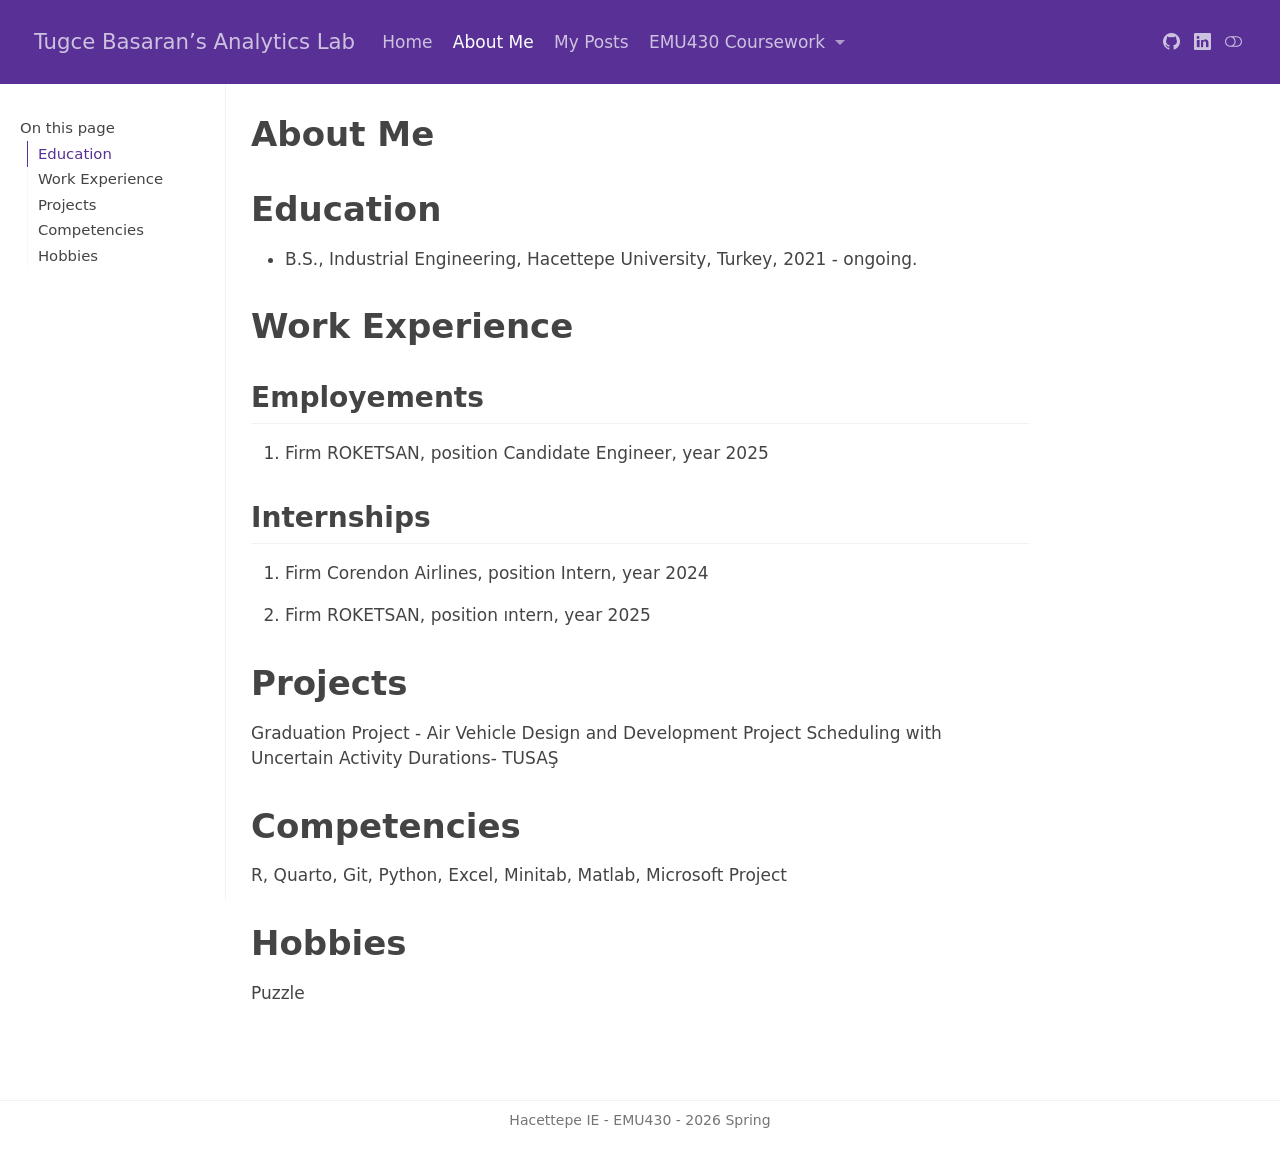
==== docs/about.html @ 5f6a4b9b "linkedin" ====
<!DOCTYPE html>
<html xmlns="http://www.w3.org/1999/xhtml" lang="en" xml:lang="en"><head>

<meta charset="utf-8">
<meta name="generator" content="quarto-1.8.25">

<meta name="viewport" content="width=device-width, initial-scale=1.0, user-scalable=yes">


<title>About Me – Tugce Basaran’s Analytics Lab</title>
<style>
code{white-space: pre-wrap;}
span.smallcaps{font-variant: small-caps;}
div.columns{display: flex; gap: min(4vw, 1.5em);}
div.column{flex: auto; overflow-x: auto;}
div.hanging-indent{margin-left: 1.5em; text-indent: -1.5em;}
ul.task-list{list-style: none;}
ul.task-list li input[type="checkbox"] {
  width: 0.8em;
  margin: 0 0.8em 0.2em -1em; /* quarto-specific, see https://github.com/quarto-dev/quarto-cli/issues/4556 */ 
  vertical-align: middle;
}
</style>


<script src="site_libs/quarto-nav/quarto-nav.js"></script>
<script src="site_libs/quarto-nav/headroom.min.js"></script>
<script src="site_libs/clipboard/clipboard.min.js"></script>
<script src="site_libs/quarto-search/autocomplete.umd.js"></script>
<script src="site_libs/quarto-search/fuse.min.js"></script>
<script src="site_libs/quarto-search/quarto-search.js"></script>
<meta name="quarto:offset" content="./">
<script src="site_libs/quarto-html/quarto.js" type="module"></script>
<script src="site_libs/quarto-html/tabsets/tabsets.js" type="module"></script>
<script src="site_libs/quarto-html/axe/axe-check.js" type="module"></script>
<script src="site_libs/quarto-html/popper.min.js"></script>
<script src="site_libs/quarto-html/tippy.umd.min.js"></script>
<script src="site_libs/quarto-html/anchor.min.js"></script>
<link href="site_libs/quarto-html/tippy.css" rel="stylesheet">
<link href="site_libs/quarto-html/quarto-syntax-highlighting-7b89279ff1a6dce999919e0e67d4d9ec.css" rel="stylesheet" class="quarto-color-scheme" id="quarto-text-highlighting-styles">
<link href="site_libs/quarto-html/quarto-syntax-highlighting-dark-707d8167ce6003fca903bfe2be84ab7f.css" rel="stylesheet" class="quarto-color-scheme quarto-color-alternate" id="quarto-text-highlighting-styles">
<link href="site_libs/quarto-html/quarto-syntax-highlighting-7b89279ff1a6dce999919e0e67d4d9ec.css" rel="stylesheet" class="quarto-color-scheme-extra" id="quarto-text-highlighting-styles">
<script src="site_libs/bootstrap/bootstrap.min.js"></script>
<link href="site_libs/bootstrap/bootstrap-icons.css" rel="stylesheet">
<link href="site_libs/bootstrap/bootstrap-1f4f0a526e33a25f9ede20238f494f88.min.css" rel="stylesheet" append-hash="true" class="quarto-color-scheme" id="quarto-bootstrap" data-mode="light">
<link href="site_libs/bootstrap/bootstrap-dark-b7d7e4963d0d63b27f52642e5120691d.min.css" rel="stylesheet" append-hash="true" class="quarto-color-scheme quarto-color-alternate" id="quarto-bootstrap" data-mode="dark">
<link href="site_libs/bootstrap/bootstrap-1f4f0a526e33a25f9ede20238f494f88.min.css" rel="stylesheet" append-hash="true" class="quarto-color-scheme-extra" id="quarto-bootstrap" data-mode="light">
<script id="quarto-search-options" type="application/json">{
  "location": "navbar",
  "copy-button": false,
  "collapse-after": 3,
  "panel-placement": "end",
  "type": "overlay",
  "limit": 50,
  "keyboard-shortcut": [
    "f",
    "/",
    "s"
  ],
  "show-item-context": false,
  "language": {
    "search-no-results-text": "No results",
    "search-matching-documents-text": "matching documents",
    "search-copy-link-title": "Copy link to search",
    "search-hide-matches-text": "Hide additional matches",
    "search-more-match-text": "more match in this document",
    "search-more-matches-text": "more matches in this document",
    "search-clear-button-title": "Clear",
    "search-text-placeholder": "",
    "search-detached-cancel-button-title": "Cancel",
    "search-submit-button-title": "Submit",
    "search-label": "Search"
  }
}</script>


<link rel="stylesheet" href="styles.css">
</head>

<body class="docked nav-fixed quarto-light"><script id="quarto-html-before-body" type="application/javascript">
    const toggleBodyColorMode = (bsSheetEl) => {
      const mode = bsSheetEl.getAttribute("data-mode");
      const bodyEl = window.document.querySelector("body");
      if (mode === "dark") {
        bodyEl.classList.add("quarto-dark");
        bodyEl.classList.remove("quarto-light");
      } else {
        bodyEl.classList.add("quarto-light");
        bodyEl.classList.remove("quarto-dark");
      }
    }
    const toggleBodyColorPrimary = () => {
      const bsSheetEl = window.document.querySelector("link#quarto-bootstrap:not([rel=disabled-stylesheet])");
      if (bsSheetEl) {
        toggleBodyColorMode(bsSheetEl);
      }
    }
    const setColorSchemeToggle = (alternate) => {
      const toggles = window.document.querySelectorAll('.quarto-color-scheme-toggle');
      for (let i=0; i < toggles.length; i++) {
        const toggle = toggles[i];
        if (toggle) {
          if (alternate) {
            toggle.classList.add("alternate");
          } else {
            toggle.classList.remove("alternate");
          }
        }
      }
    };
    const toggleColorMode = (alternate) => {
      // Switch the stylesheets
      const primaryStylesheets = window.document.querySelectorAll('link.quarto-color-scheme:not(.quarto-color-alternate)');
      const alternateStylesheets = window.document.querySelectorAll('link.quarto-color-scheme.quarto-color-alternate');
      manageTransitions('#quarto-margin-sidebar .nav-link', false);
      if (alternate) {
        // note: dark is layered on light, we don't disable primary!
        enableStylesheet(alternateStylesheets);
        for (const sheetNode of alternateStylesheets) {
          if (sheetNode.id === "quarto-bootstrap") {
            toggleBodyColorMode(sheetNode);
          }
        }
      } else {
        disableStylesheet(alternateStylesheets);
        enableStylesheet(primaryStylesheets)
        toggleBodyColorPrimary();
      }
      manageTransitions('#quarto-margin-sidebar .nav-link', true);
      // Switch the toggles
      setColorSchemeToggle(alternate)
      // Hack to workaround the fact that safari doesn't
      // properly recolor the scrollbar when toggling (#1455)
      if (navigator.userAgent.indexOf('Safari') > 0 && navigator.userAgent.indexOf('Chrome') == -1) {
        manageTransitions("body", false);
        window.scrollTo(0, 1);
        setTimeout(() => {
          window.scrollTo(0, 0);
          manageTransitions("body", true);
        }, 40);
      }
    }
    const disableStylesheet = (stylesheets) => {
      for (let i=0; i < stylesheets.length; i++) {
        const stylesheet = stylesheets[i];
        stylesheet.rel = 'disabled-stylesheet';
      }
    }
    const enableStylesheet = (stylesheets) => {
      for (let i=0; i < stylesheets.length; i++) {
        const stylesheet = stylesheets[i];
        if(stylesheet.rel !== 'stylesheet') { // for Chrome, which will still FOUC without this check
          stylesheet.rel = 'stylesheet';
        }
      }
    }
    const manageTransitions = (selector, allowTransitions) => {
      const els = window.document.querySelectorAll(selector);
      for (let i=0; i < els.length; i++) {
        const el = els[i];
        if (allowTransitions) {
          el.classList.remove('notransition');
        } else {
          el.classList.add('notransition');
        }
      }
    }
    const isFileUrl = () => {
      return window.location.protocol === 'file:';
    }
    const hasAlternateSentinel = () => {
      let styleSentinel = getColorSchemeSentinel();
      if (styleSentinel !== null) {
        return styleSentinel === "alternate";
      } else {
        return false;
      }
    }
    const setStyleSentinel = (alternate) => {
      const value = alternate ? "alternate" : "default";
      if (!isFileUrl()) {
        window.localStorage.setItem("quarto-color-scheme", value);
      } else {
        localAlternateSentinel = value;
      }
    }
    const getColorSchemeSentinel = () => {
      if (!isFileUrl()) {
        const storageValue = window.localStorage.getItem("quarto-color-scheme");
        return storageValue != null ? storageValue : localAlternateSentinel;
      } else {
        return localAlternateSentinel;
      }
    }
    const toggleGiscusIfUsed = (isAlternate, darkModeDefault) => {
      const baseTheme = document.querySelector('#giscus-base-theme')?.value ?? 'light';
      const alternateTheme = document.querySelector('#giscus-alt-theme')?.value ?? 'dark';
      let newTheme = '';
      if(authorPrefersDark) {
        newTheme = isAlternate ? baseTheme : alternateTheme;
      } else {
        newTheme = isAlternate ? alternateTheme : baseTheme;
      }
      const changeGiscusTheme = () => {
        // From: https://github.com/giscus/giscus/issues/336
        const sendMessage = (message) => {
          const iframe = document.querySelector('iframe.giscus-frame');
          if (!iframe) return;
          iframe.contentWindow.postMessage({ giscus: message }, 'https://giscus.app');
        }
        sendMessage({
          setConfig: {
            theme: newTheme
          }
        });
      }
      const isGiscussLoaded = window.document.querySelector('iframe.giscus-frame') !== null;
      if (isGiscussLoaded) {
        changeGiscusTheme();
      }
    };
    const authorPrefersDark = false;
    const darkModeDefault = authorPrefersDark;
      document.querySelector('link#quarto-text-highlighting-styles.quarto-color-scheme-extra').rel = 'disabled-stylesheet';
      document.querySelector('link#quarto-bootstrap.quarto-color-scheme-extra').rel = 'disabled-stylesheet';
    let localAlternateSentinel = darkModeDefault ? 'alternate' : 'default';
    // Dark / light mode switch
    window.quartoToggleColorScheme = () => {
      // Read the current dark / light value
      let toAlternate = !hasAlternateSentinel();
      toggleColorMode(toAlternate);
      setStyleSentinel(toAlternate);
      toggleGiscusIfUsed(toAlternate, darkModeDefault);
      window.dispatchEvent(new Event('resize'));
    };
    // Switch to dark mode if need be
    if (hasAlternateSentinel()) {
      toggleColorMode(true);
    } else {
      toggleColorMode(false);
    }
  </script>

<div id="quarto-search-results"></div>
  <header id="quarto-header" class="headroom fixed-top">
    <nav class="navbar navbar-expand-lg " data-bs-theme="dark">
      <div class="navbar-container container-fluid">
      <div class="navbar-brand-container mx-auto">
    <a href="./index.html" class="navbar-brand navbar-brand-logo">
    </a>
    <a class="navbar-brand" href="./index.html">
    <span class="navbar-title">Tugce Basaran’s Analytics Lab</span>
    </a>
  </div>
            <div id="quarto-search" class="" title="Search"></div>
          <button class="navbar-toggler" type="button" data-bs-toggle="collapse" data-bs-target="#navbarCollapse" aria-controls="navbarCollapse" role="menu" aria-expanded="false" aria-label="Toggle navigation" onclick="if (window.quartoToggleHeadroom) { window.quartoToggleHeadroom(); }">
  <span class="navbar-toggler-icon"></span>
</button>
          <div class="collapse navbar-collapse" id="navbarCollapse">
            <ul class="navbar-nav navbar-nav-scroll me-auto">
  <li class="nav-item">
    <a class="nav-link" href="./index.html"> 
<span class="menu-text">Home</span></a>
  </li>  
  <li class="nav-item">
    <a class="nav-link active" href="./about.html" aria-current="page"> 
<span class="menu-text">About Me</span></a>
  </li>  
  <li class="nav-item">
    <a class="nav-link" href="./posts.html"> 
<span class="menu-text">My Posts</span></a>
  </li>  
  <li class="nav-item dropdown ">
    <a class="nav-link dropdown-toggle" href="#" id="nav-menu-emu430-coursework" role="link" data-bs-toggle="dropdown" aria-expanded="false">
 <span class="menu-text">EMU430 Coursework</span>
    </a>
    <ul class="dropdown-menu" aria-labelledby="nav-menu-emu430-coursework">    
        <li>
    <a class="dropdown-item" href="./assignments.html">
 <span class="dropdown-text">Assignments</span></a>
  </li>  
        <li>
    <a class="dropdown-item" href="./project.html">
 <span class="dropdown-text">Project</span></a>
  </li>  
    </ul>
  </li>
</ul>
          </div> <!-- /navcollapse -->
            <div class="quarto-navbar-tools tools-wide">
    <a href="https://github.com/TugceBasaran" title="" class="quarto-navigation-tool px-1" aria-label=""><i class="bi bi-github"></i></a>
    <a href="https://www.linkedin.com/in/tu%C4%9F%C3%A7e-ba%C5%9Faran/" title="" class="quarto-navigation-tool px-1" aria-label=""><i class="bi bi-linkedin"></i></a>
  <a href="" class="quarto-color-scheme-toggle quarto-navigation-tool  px-1" onclick="window.quartoToggleColorScheme(); return false;" title="Toggle dark mode"><i class="bi"></i></a>
</div>
      </div> <!-- /container-fluid -->
    </nav>
</header>
<!-- content -->
<div id="quarto-content" class="quarto-container page-columns page-rows-contents page-layout-article page-navbar">
<!-- sidebar -->
  <nav id="quarto-sidebar" class="sidebar collapse collapse-horizontal quarto-sidebar-collapse-item sidebar-navigation docked overflow-auto">
    <nav id="TOC" role="doc-toc" class="toc-active">
    <h2 id="toc-title">On this page</h2>
   
  <ul>
  <li><a href="#education" id="toc-education" class="nav-link active" data-scroll-target="#education">Education</a></li>
  <li><a href="#work-experience" id="toc-work-experience" class="nav-link" data-scroll-target="#work-experience">Work Experience</a>
  <ul class="collapse">
  <li><a href="#employements" id="toc-employements" class="nav-link" data-scroll-target="#employements">Employements</a></li>
  <li><a href="#internships" id="toc-internships" class="nav-link" data-scroll-target="#internships">Internships</a></li>
  </ul></li>
  <li><a href="#projects" id="toc-projects" class="nav-link" data-scroll-target="#projects">Projects</a></li>
  <li><a href="#competencies" id="toc-competencies" class="nav-link" data-scroll-target="#competencies">Competencies</a></li>
  <li><a href="#hobbies" id="toc-hobbies" class="nav-link" data-scroll-target="#hobbies">Hobbies</a></li>
  </ul>
</nav>
</nav>
<div id="quarto-sidebar-glass" class="quarto-sidebar-collapse-item" data-bs-toggle="collapse" data-bs-target=".quarto-sidebar-collapse-item"></div>
<!-- margin-sidebar -->
    <div id="quarto-margin-sidebar" class="sidebar margin-sidebar zindex-bottom">
    </div>
<!-- main -->
<main class="content" id="quarto-document-content">


<header id="title-block-header" class="quarto-title-block default">
<div class="quarto-title">
<h1 class="title">About Me</h1>
</div>



<div class="quarto-title-meta">

    
  
    
  </div>
  


</header>


<section id="education" class="level1">
<h1>Education</h1>
<ul>
<li>B.S., Industrial Engineering, Hacettepe University, Turkey, 2021 - ongoing.</li>
</ul>
</section>
<section id="work-experience" class="level1">
<h1>Work Experience</h1>
<section id="employements" class="level2">
<h2 class="anchored" data-anchor-id="employements">Employements</h2>
<ol type="1">
<li>Firm ROKETSAN, position Candidate Engineer, year 2025</li>
</ol>
</section>
<section id="internships" class="level2">
<h2 class="anchored" data-anchor-id="internships">Internships</h2>
<ol type="1">
<li><p>Firm Corendon Airlines, position Intern, year 2024</p></li>
<li><p>Firm ROKETSAN, position ıntern, year 2025</p></li>
</ol>
</section>
</section>
<section id="projects" class="level1">
<h1>Projects</h1>
<p>Graduation Project - Air Vehicle Design and Development Project Scheduling with Uncertain Activity Durations- TUSAŞ</p>
</section>
<section id="competencies" class="level1">
<h1>Competencies</h1>
<p>R, Quarto, Git, Python, Excel, Minitab, Matlab, Microsoft Project</p>
</section>
<section id="hobbies" class="level1">
<h1>Hobbies</h1>
<p>Puzzle</p>


</section>

<a onclick="window.scrollTo(0, 0); return false;" role="button" id="quarto-back-to-top"><i class="bi bi-arrow-up"></i> Back to top</a></main> <!-- /main -->
<script id="quarto-html-after-body" type="application/javascript">
  window.document.addEventListener("DOMContentLoaded", function (event) {
    // Ensure there is a toggle, if there isn't float one in the top right
    if (window.document.querySelector('.quarto-color-scheme-toggle') === null) {
      const a = window.document.createElement('a');
      a.classList.add('top-right');
      a.classList.add('quarto-color-scheme-toggle');
      a.href = "";
      a.onclick = function() { try { window.quartoToggleColorScheme(); } catch {} return false; };
      const i = window.document.createElement("i");
      i.classList.add('bi');
      a.appendChild(i);
      window.document.body.appendChild(a);
    }
    setColorSchemeToggle(hasAlternateSentinel())
    const icon = "";
    const anchorJS = new window.AnchorJS();
    anchorJS.options = {
      placement: 'right',
      icon: icon
    };
    anchorJS.add('.anchored');
    const isCodeAnnotation = (el) => {
      for (const clz of el.classList) {
        if (clz.startsWith('code-annotation-')) {                     
          return true;
        }
      }
      return false;
    }
    const onCopySuccess = function(e) {
      // button target
      const button = e.trigger;
      // don't keep focus
      button.blur();
      // flash "checked"
      button.classList.add('code-copy-button-checked');
      var currentTitle = button.getAttribute("title");
      button.setAttribute("title", "Copied!");
      let tooltip;
      if (window.bootstrap) {
        button.setAttribute("data-bs-toggle", "tooltip");
        button.setAttribute("data-bs-placement", "left");
        button.setAttribute("data-bs-title", "Copied!");
        tooltip = new bootstrap.Tooltip(button, 
          { trigger: "manual", 
            customClass: "code-copy-button-tooltip",
            offset: [0, -8]});
        tooltip.show();    
      }
      setTimeout(function() {
        if (tooltip) {
          tooltip.hide();
          button.removeAttribute("data-bs-title");
          button.removeAttribute("data-bs-toggle");
          button.removeAttribute("data-bs-placement");
        }
        button.setAttribute("title", currentTitle);
        button.classList.remove('code-copy-button-checked');
      }, 1000);
      // clear code selection
      e.clearSelection();
    }
    const getTextToCopy = function(trigger) {
      const outerScaffold = trigger.parentElement.cloneNode(true);
      const codeEl = outerScaffold.querySelector('code');
      for (const childEl of codeEl.children) {
        if (isCodeAnnotation(childEl)) {
          childEl.remove();
        }
      }
      return codeEl.innerText;
    }
    const clipboard = new window.ClipboardJS('.code-copy-button:not([data-in-quarto-modal])', {
      text: getTextToCopy
    });
    clipboard.on('success', onCopySuccess);
    if (window.document.getElementById('quarto-embedded-source-code-modal')) {
      const clipboardModal = new window.ClipboardJS('.code-copy-button[data-in-quarto-modal]', {
        text: getTextToCopy,
        container: window.document.getElementById('quarto-embedded-source-code-modal')
      });
      clipboardModal.on('success', onCopySuccess);
    }
      var localhostRegex = new RegExp(/^(?:http|https):\/\/localhost\:?[0-9]*\//);
      var mailtoRegex = new RegExp(/^mailto:/);
        var filterRegex = new RegExp('/' + window.location.host + '/');
      var isInternal = (href) => {
          return filterRegex.test(href) || localhostRegex.test(href) || mailtoRegex.test(href);
      }
      // Inspect non-navigation links and adorn them if external
     var links = window.document.querySelectorAll('a[href]:not(.nav-link):not(.navbar-brand):not(.toc-action):not(.sidebar-link):not(.sidebar-item-toggle):not(.pagination-link):not(.no-external):not([aria-hidden]):not(.dropdown-item):not(.quarto-navigation-tool):not(.about-link)');
      for (var i=0; i<links.length; i++) {
        const link = links[i];
        if (!isInternal(link.href)) {
          // undo the damage that might have been done by quarto-nav.js in the case of
          // links that we want to consider external
          if (link.dataset.originalHref !== undefined) {
            link.href = link.dataset.originalHref;
          }
        }
      }
    function tippyHover(el, contentFn, onTriggerFn, onUntriggerFn) {
      const config = {
        allowHTML: true,
        maxWidth: 500,
        delay: 100,
        arrow: false,
        appendTo: function(el) {
            return el.parentElement;
        },
        interactive: true,
        interactiveBorder: 10,
        theme: 'quarto',
        placement: 'bottom-start',
      };
      if (contentFn) {
        config.content = contentFn;
      }
      if (onTriggerFn) {
        config.onTrigger = onTriggerFn;
      }
      if (onUntriggerFn) {
        config.onUntrigger = onUntriggerFn;
      }
      window.tippy(el, config); 
    }
    const noterefs = window.document.querySelectorAll('a[role="doc-noteref"]');
    for (var i=0; i<noterefs.length; i++) {
      const ref = noterefs[i];
      tippyHover(ref, function() {
        // use id or data attribute instead here
        let href = ref.getAttribute('data-footnote-href') || ref.getAttribute('href');
        try { href = new URL(href).hash; } catch {}
        const id = href.replace(/^#\/?/, "");
        const note = window.document.getElementById(id);
        if (note) {
          return note.innerHTML;
        } else {
          return "";
        }
      });
    }
    const xrefs = window.document.querySelectorAll('a.quarto-xref');
    const processXRef = (id, note) => {
      // Strip column container classes
      const stripColumnClz = (el) => {
        el.classList.remove("page-full", "page-columns");
        if (el.children) {
          for (const child of el.children) {
            stripColumnClz(child);
          }
        }
      }
      stripColumnClz(note)
      if (id === null || id.startsWith('sec-')) {
        // Special case sections, only their first couple elements
        const container = document.createElement("div");
        if (note.children && note.children.length > 2) {
          container.appendChild(note.children[0].cloneNode(true));
          for (let i = 1; i < note.children.length; i++) {
            const child = note.children[i];
            if (child.tagName === "P" && child.innerText === "") {
              continue;
            } else {
              container.appendChild(child.cloneNode(true));
              break;
            }
          }
          if (window.Quarto?.typesetMath) {
            window.Quarto.typesetMath(container);
          }
          return container.innerHTML
        } else {
          if (window.Quarto?.typesetMath) {
            window.Quarto.typesetMath(note);
          }
          return note.innerHTML;
        }
      } else {
        // Remove any anchor links if they are present
        const anchorLink = note.querySelector('a.anchorjs-link');
        if (anchorLink) {
          anchorLink.remove();
        }
        if (window.Quarto?.typesetMath) {
          window.Quarto.typesetMath(note);
        }
        if (note.classList.contains("callout")) {
          return note.outerHTML;
        } else {
          return note.innerHTML;
        }
      }
    }
    for (var i=0; i<xrefs.length; i++) {
      const xref = xrefs[i];
      tippyHover(xref, undefined, function(instance) {
        instance.disable();
        let url = xref.getAttribute('href');
        let hash = undefined; 
        if (url.startsWith('#')) {
          hash = url;
        } else {
          try { hash = new URL(url).hash; } catch {}
        }
        if (hash) {
          const id = hash.replace(/^#\/?/, "");
          const note = window.document.getElementById(id);
          if (note !== null) {
            try {
              const html = processXRef(id, note.cloneNode(true));
              instance.setContent(html);
            } finally {
              instance.enable();
              instance.show();
            }
          } else {
            // See if we can fetch this
            fetch(url.split('#')[0])
            .then(res => res.text())
            .then(html => {
              const parser = new DOMParser();
              const htmlDoc = parser.parseFromString(html, "text/html");
              const note = htmlDoc.getElementById(id);
              if (note !== null) {
                const html = processXRef(id, note);
                instance.setContent(html);
              } 
            }).finally(() => {
              instance.enable();
              instance.show();
            });
          }
        } else {
          // See if we can fetch a full url (with no hash to target)
          // This is a special case and we should probably do some content thinning / targeting
          fetch(url)
          .then(res => res.text())
          .then(html => {
            const parser = new DOMParser();
            const htmlDoc = parser.parseFromString(html, "text/html");
            const note = htmlDoc.querySelector('main.content');
            if (note !== null) {
              // This should only happen for chapter cross references
              // (since there is no id in the URL)
              // remove the first header
              if (note.children.length > 0 && note.children[0].tagName === "HEADER") {
                note.children[0].remove();
              }
              const html = processXRef(null, note);
              instance.setContent(html);
            } 
          }).finally(() => {
            instance.enable();
            instance.show();
          });
        }
      }, function(instance) {
      });
    }
        let selectedAnnoteEl;
        const selectorForAnnotation = ( cell, annotation) => {
          let cellAttr = 'data-code-cell="' + cell + '"';
          let lineAttr = 'data-code-annotation="' +  annotation + '"';
          const selector = 'span[' + cellAttr + '][' + lineAttr + ']';
          return selector;
        }
        const selectCodeLines = (annoteEl) => {
          const doc = window.document;
          const targetCell = annoteEl.getAttribute("data-target-cell");
          const targetAnnotation = annoteEl.getAttribute("data-target-annotation");
          const annoteSpan = window.document.querySelector(selectorForAnnotation(targetCell, targetAnnotation));
          const lines = annoteSpan.getAttribute("data-code-lines").split(",");
          const lineIds = lines.map((line) => {
            return targetCell + "-" + line;
          })
          let top = null;
          let height = null;
          let parent = null;
          if (lineIds.length > 0) {
              //compute the position of the single el (top and bottom and make a div)
              const el = window.document.getElementById(lineIds[0]);
              top = el.offsetTop;
              height = el.offsetHeight;
              parent = el.parentElement.parentElement;
            if (lineIds.length > 1) {
              const lastEl = window.document.getElementById(lineIds[lineIds.length - 1]);
              const bottom = lastEl.offsetTop + lastEl.offsetHeight;
              height = bottom - top;
            }
            if (top !== null && height !== null && parent !== null) {
              // cook up a div (if necessary) and position it 
              let div = window.document.getElementById("code-annotation-line-highlight");
              if (div === null) {
                div = window.document.createElement("div");
                div.setAttribute("id", "code-annotation-line-highlight");
                div.style.position = 'absolute';
                parent.appendChild(div);
              }
              div.style.top = top - 2 + "px";
              div.style.height = height + 4 + "px";
              div.style.left = 0;
              let gutterDiv = window.document.getElementById("code-annotation-line-highlight-gutter");
              if (gutterDiv === null) {
                gutterDiv = window.document.createElement("div");
                gutterDiv.setAttribute("id", "code-annotation-line-highlight-gutter");
                gutterDiv.style.position = 'absolute';
                const codeCell = window.document.getElementById(targetCell);
                const gutter = codeCell.querySelector('.code-annotation-gutter');
                gutter.appendChild(gutterDiv);
              }
              gutterDiv.style.top = top - 2 + "px";
              gutterDiv.style.height = height + 4 + "px";
            }
            selectedAnnoteEl = annoteEl;
          }
        };
        const unselectCodeLines = () => {
          const elementsIds = ["code-annotation-line-highlight", "code-annotation-line-highlight-gutter"];
          elementsIds.forEach((elId) => {
            const div = window.document.getElementById(elId);
            if (div) {
              div.remove();
            }
          });
          selectedAnnoteEl = undefined;
        };
          // Handle positioning of the toggle
      window.addEventListener(
        "resize",
        throttle(() => {
          elRect = undefined;
          if (selectedAnnoteEl) {
            selectCodeLines(selectedAnnoteEl);
          }
        }, 10)
      );
      function throttle(fn, ms) {
      let throttle = false;
      let timer;
        return (...args) => {
          if(!throttle) { // first call gets through
              fn.apply(this, args);
              throttle = true;
          } else { // all the others get throttled
              if(timer) clearTimeout(timer); // cancel #2
              timer = setTimeout(() => {
                fn.apply(this, args);
                timer = throttle = false;
              }, ms);
          }
        };
      }
        // Attach click handler to the DT
        const annoteDls = window.document.querySelectorAll('dt[data-target-cell]');
        for (const annoteDlNode of annoteDls) {
          annoteDlNode.addEventListener('click', (event) => {
            const clickedEl = event.target;
            if (clickedEl !== selectedAnnoteEl) {
              unselectCodeLines();
              const activeEl = window.document.querySelector('dt[data-target-cell].code-annotation-active');
              if (activeEl) {
                activeEl.classList.remove('code-annotation-active');
              }
              selectCodeLines(clickedEl);
              clickedEl.classList.add('code-annotation-active');
            } else {
              // Unselect the line
              unselectCodeLines();
              clickedEl.classList.remove('code-annotation-active');
            }
          });
        }
    const findCites = (el) => {
      const parentEl = el.parentElement;
      if (parentEl) {
        const cites = parentEl.dataset.cites;
        if (cites) {
          return {
            el,
            cites: cites.split(' ')
          };
        } else {
          return findCites(el.parentElement)
        }
      } else {
        return undefined;
      }
    };
    var bibliorefs = window.document.querySelectorAll('a[role="doc-biblioref"]');
    for (var i=0; i<bibliorefs.length; i++) {
      const ref = bibliorefs[i];
      const citeInfo = findCites(ref);
      if (citeInfo) {
        tippyHover(citeInfo.el, function() {
          var popup = window.document.createElement('div');
          citeInfo.cites.forEach(function(cite) {
            var citeDiv = window.document.createElement('div');
            citeDiv.classList.add('hanging-indent');
            citeDiv.classList.add('csl-entry');
            var biblioDiv = window.document.getElementById('ref-' + cite);
            if (biblioDiv) {
              citeDiv.innerHTML = biblioDiv.innerHTML;
            }
            popup.appendChild(citeDiv);
          });
          return popup.innerHTML;
        });
      }
    }
  });
  </script>
</div> <!-- /content -->
<footer class="footer">
  <div class="nav-footer">
    <div class="nav-footer-left">
      &nbsp;
    </div>   
    <div class="nav-footer-center">
<p>Hacettepe IE - EMU430 - 2026 Spring</p>
</div>
    <div class="nav-footer-right">
      &nbsp;
    </div>
  </div>
</footer>




</body></html>
---- docs/site_libs/quarto-html/tippy.css ----
.tippy-box[data-animation=fade][data-state=hidden]{opacity:0}[data-tippy-root]{max-width:calc(100vw - 10px)}.tippy-box{position:relative;background-color:#333;color:#fff;border-radius:4px;font-size:14px;line-height:1.4;white-space:normal;outline:0;transition-property:transform,visibility,opacity}.tippy-box[data-placement^=top]>.tippy-arrow{bottom:0}.tippy-box[data-placement^=top]>.tippy-arrow:before{bottom:-7px;left:0;border-width:8px 8px 0;border-top-color:initial;transform-origin:center top}.tippy-box[data-placement^=bottom]>.tippy-arrow{top:0}.tippy-box[data-placement^=bottom]>.tippy-arrow:before{top:-7px;left:0;border-width:0 8px 8px;border-bottom-color:initial;transform-origin:center bottom}.tippy-box[data-placement^=left]>.tippy-arrow{right:0}.tippy-box[data-placement^=left]>.tippy-arrow:before{border-width:8px 0 8px 8px;border-left-color:initial;right:-7px;transform-origin:center left}.tippy-box[data-placement^=right]>.tippy-arrow{left:0}.tippy-box[data-placement^=right]>.tippy-arrow:before{left:-7px;border-width:8px 8px 8px 0;border-right-color:initial;transform-origin:center right}.tippy-box[data-inertia][data-state=visible]{transition-timing-function:cubic-bezier(.54,1.5,.38,1.11)}.tippy-arrow{width:16px;height:16px;color:#333}.tippy-arrow:before{content:"";position:absolute;border-color:transparent;border-style:solid}.tippy-content{position:relative;padding:5px 9px;z-index:1}
---- docs/site_libs/quarto-html/quarto-syntax-highlighting-7b89279ff1a6dce999919e0e67d4d9ec.css ----
/* quarto syntax highlight colors */
:root {
  --quarto-hl-ot-color: #003B4F;
  --quarto-hl-at-color: #657422;
  --quarto-hl-ss-color: #20794D;
  --quarto-hl-an-color: #5E5E5E;
  --quarto-hl-fu-color: #4758AB;
  --quarto-hl-st-color: #20794D;
  --quarto-hl-cf-color: #003B4F;
  --quarto-hl-op-color: #5E5E5E;
  --quarto-hl-er-color: #AD0000;
  --quarto-hl-bn-color: #AD0000;
  --quarto-hl-al-color: #AD0000;
  --quarto-hl-va-color: #111111;
  --quarto-hl-bu-color: inherit;
  --quarto-hl-ex-color: inherit;
  --quarto-hl-pp-color: #AD0000;
  --quarto-hl-in-color: #5E5E5E;
  --quarto-hl-vs-color: #20794D;
  --quarto-hl-wa-color: #5E5E5E;
  --quarto-hl-do-color: #5E5E5E;
  --quarto-hl-im-color: #00769E;
  --quarto-hl-ch-color: #20794D;
  --quarto-hl-dt-color: #AD0000;
  --quarto-hl-fl-color: #AD0000;
  --quarto-hl-co-color: #5E5E5E;
  --quarto-hl-cv-color: #5E5E5E;
  --quarto-hl-cn-color: #8f5902;
  --quarto-hl-sc-color: #5E5E5E;
  --quarto-hl-dv-color: #AD0000;
  --quarto-hl-kw-color: #003B4F;
}

/* other quarto variables */
:root {
  --quarto-font-monospace: SFMono-Regular, Menlo, Monaco, Consolas, "Liberation Mono", "Courier New", monospace;
}

/* syntax highlight based on Pandoc's rules */
pre > code.sourceCode > span {
  color: #003B4F;
}

code.sourceCode > span {
  color: #003B4F;
}

div.sourceCode,
div.sourceCode pre.sourceCode {
  color: #003B4F;
}

/* Normal */
code span {
  color: #003B4F;
}

/* Alert */
code span.al {
  color: #AD0000;
  font-style: inherit;
}

/* Annotation */
code span.an {
  color: #5E5E5E;
  font-style: inherit;
}

/* Attribute */
code span.at {
  color: #657422;
  font-style: inherit;
}

/* BaseN */
code span.bn {
  color: #AD0000;
  font-style: inherit;
}

/* BuiltIn */
code span.bu {
  font-style: inherit;
}

/* ControlFlow */
code span.cf {
  color: #003B4F;
  font-weight: bold;
  font-style: inherit;
}

/* Char */
code span.ch {
  color: #20794D;
  font-style: inherit;
}

/* Constant */
code span.cn {
  color: #8f5902;
  font-style: inherit;
}

/* Comment */
code span.co {
  color: #5E5E5E;
  font-style: inherit;
}

/* CommentVar */
code span.cv {
  color: #5E5E5E;
  font-style: italic;
}

/* Documentation */
code span.do {
  color: #5E5E5E;
  font-style: italic;
}

/* DataType */
code span.dt {
  color: #AD0000;
  font-style: inherit;
}

/* DecVal */
code span.dv {
  color: #AD0000;
  font-style: inherit;
}

/* Error */
code span.er {
  color: #AD0000;
  font-style: inherit;
}

/* Extension */
code span.ex {
  font-style: inherit;
}

/* Float */
code span.fl {
  color: #AD0000;
  font-style: inherit;
}

/* Function */
code span.fu {
  color: #4758AB;
  font-style: inherit;
}

/* Import */
code span.im {
  color: #00769E;
  font-style: inherit;
}

/* Information */
code span.in {
  color: #5E5E5E;
  font-style: inherit;
}

/* Keyword */
code span.kw {
  color: #003B4F;
  font-weight: bold;
  font-style: inherit;
}

/* Operator */
code span.op {
  color: #5E5E5E;
  font-style: inherit;
}

/* Other */
code span.ot {
  color: #003B4F;
  font-style: inherit;
}

/* Preprocessor */
code span.pp {
  color: #AD0000;
  font-style: inherit;
}

/* SpecialChar */
code span.sc {
  color: #5E5E5E;
  font-style: inherit;
}

/* SpecialString */
code span.ss {
  color: #20794D;
  font-style: inherit;
}

/* String */
code span.st {
  color: #20794D;
  font-style: inherit;
}

/* Variable */
code span.va {
  color: #111111;
  font-style: inherit;
}

/* VerbatimString */
code span.vs {
  color: #20794D;
  font-style: inherit;
}

/* Warning */
code span.wa {
  color: #5E5E5E;
  font-style: italic;
}

.prevent-inlining {
  content: "</";
}

/*# sourceMappingURL=3944bc705cfaf4c80e56f77c5205168a.css.map */
---- docs/site_libs/quarto-html/quarto-syntax-highlighting-dark-707d8167ce6003fca903bfe2be84ab7f.css ----
/* quarto syntax highlight colors */
:root {
  --quarto-hl-al-color: #f07178;
  --quarto-hl-an-color: #d4d0ab;
  --quarto-hl-at-color: #00e0e0;
  --quarto-hl-bn-color: #d4d0ab;
  --quarto-hl-bu-color: #abe338;
  --quarto-hl-ch-color: #abe338;
  --quarto-hl-co-color: #f8f8f2;
  --quarto-hl-cv-color: #ffd700;
  --quarto-hl-cn-color: #ffd700;
  --quarto-hl-cf-color: #ffa07a;
  --quarto-hl-dt-color: #ffa07a;
  --quarto-hl-dv-color: #d4d0ab;
  --quarto-hl-do-color: #f8f8f2;
  --quarto-hl-er-color: #f07178;
  --quarto-hl-ex-color: #00e0e0;
  --quarto-hl-fl-color: #d4d0ab;
  --quarto-hl-fu-color: #ffa07a;
  --quarto-hl-im-color: #abe338;
  --quarto-hl-in-color: #d4d0ab;
  --quarto-hl-kw-color: #ffa07a;
  --quarto-hl-op-color: #ffa07a;
  --quarto-hl-ot-color: #00e0e0;
  --quarto-hl-pp-color: #dcc6e0;
  --quarto-hl-re-color: #00e0e0;
  --quarto-hl-sc-color: #abe338;
  --quarto-hl-ss-color: #abe338;
  --quarto-hl-st-color: #abe338;
  --quarto-hl-va-color: #00e0e0;
  --quarto-hl-vs-color: #abe338;
  --quarto-hl-wa-color: #dcc6e0;
}

/* other quarto variables */
:root {
  --quarto-font-monospace: SFMono-Regular, Menlo, Monaco, Consolas, "Liberation Mono", "Courier New", monospace;
}

/* syntax highlight based on Pandoc's rules */
pre > code.sourceCode > span {
  color: #f8f8f2;
}

code.sourceCode > span {
  color: #f8f8f2;
}

div.sourceCode,
div.sourceCode pre.sourceCode {
  color: #f8f8f2;
}

/* Normal */
code span {
  color: #f8f8f2;
}

/* Alert */
code span.al {
  color: #f07178;
}

/* Annotation */
code span.an {
  color: #d4d0ab;
}

/* Attribute */
code span.at {
  color: #00e0e0;
}

/* BaseN */
code span.bn {
  color: #d4d0ab;
}

/* BuiltIn */
code span.bu {
  color: #abe338;
}

/* ControlFlow */
code span.cf {
  font-weight: bold;
  color: #ffa07a;
}

/* Char */
code span.ch {
  color: #abe338;
}

/* Constant */
code span.cn {
  color: #ffd700;
}

/* Comment */
code span.co {
  font-style: italic;
  color: #f8f8f2;
}

/* CommentVar */
code span.cv {
  color: #ffd700;
}

/* Documentation */
code span.do {
  color: #f8f8f2;
}

/* DataType */
code span.dt {
  color: #ffa07a;
}

/* DecVal */
code span.dv {
  color: #d4d0ab;
}

/* Error */
code span.er {
  color: #f07178;
  text-decoration: underline;
}

/* Extension */
code span.ex {
  font-weight: bold;
  color: #00e0e0;
}

/* Float */
code span.fl {
  color: #d4d0ab;
}

/* Function */
code span.fu {
  color: #ffa07a;
}

/* Import */
code span.im {
  color: #abe338;
}

/* Information */
code span.in {
  color: #d4d0ab;
}

/* Keyword */
code span.kw {
  font-weight: bold;
  color: #ffa07a;
}

/* Operator */
code span.op {
  color: #ffa07a;
}

/* Other */
code span.ot {
  color: #00e0e0;
}

/* Preprocessor */
code span.pp {
  color: #dcc6e0;
}

/* RegionMarker */
code span.re {
  background-color: #f8f8f2;
  color: #00e0e0;
}

/* SpecialChar */
code span.sc {
  color: #abe338;
}

/* SpecialString */
code span.ss {
  color: #abe338;
}

/* String */
code span.st {
  color: #abe338;
}

/* Variable */
code span.va {
  color: #00e0e0;
}

/* VerbatimString */
code span.vs {
  color: #abe338;
}

/* Warning */
code span.wa {
  color: #dcc6e0;
}

.prevent-inlining {
  content: "</";
}

/*# sourceMappingURL=f5ab3bb6f5ded8da9f12dd3a91d3da26.css.map */
---- docs/site_libs/quarto-html/quarto-syntax-highlighting-7b89279ff1a6dce999919e0e67d4d9ec.css ----
/* quarto syntax highlight colors */
:root {
  --quarto-hl-ot-color: #003B4F;
  --quarto-hl-at-color: #657422;
  --quarto-hl-ss-color: #20794D;
  --quarto-hl-an-color: #5E5E5E;
  --quarto-hl-fu-color: #4758AB;
  --quarto-hl-st-color: #20794D;
  --quarto-hl-cf-color: #003B4F;
  --quarto-hl-op-color: #5E5E5E;
  --quarto-hl-er-color: #AD0000;
  --quarto-hl-bn-color: #AD0000;
  --quarto-hl-al-color: #AD0000;
  --quarto-hl-va-color: #111111;
  --quarto-hl-bu-color: inherit;
  --quarto-hl-ex-color: inherit;
  --quarto-hl-pp-color: #AD0000;
  --quarto-hl-in-color: #5E5E5E;
  --quarto-hl-vs-color: #20794D;
  --quarto-hl-wa-color: #5E5E5E;
  --quarto-hl-do-color: #5E5E5E;
  --quarto-hl-im-color: #00769E;
  --quarto-hl-ch-color: #20794D;
  --quarto-hl-dt-color: #AD0000;
  --quarto-hl-fl-color: #AD0000;
  --quarto-hl-co-color: #5E5E5E;
  --quarto-hl-cv-color: #5E5E5E;
  --quarto-hl-cn-color: #8f5902;
  --quarto-hl-sc-color: #5E5E5E;
  --quarto-hl-dv-color: #AD0000;
  --quarto-hl-kw-color: #003B4F;
}

/* other quarto variables */
:root {
  --quarto-font-monospace: SFMono-Regular, Menlo, Monaco, Consolas, "Liberation Mono", "Courier New", monospace;
}

/* syntax highlight based on Pandoc's rules */
pre > code.sourceCode > span {
  color: #003B4F;
}

code.sourceCode > span {
  color: #003B4F;
}

div.sourceCode,
div.sourceCode pre.sourceCode {
  color: #003B4F;
}

/* Normal */
code span {
  color: #003B4F;
}

/* Alert */
code span.al {
  color: #AD0000;
  font-style: inherit;
}

/* Annotation */
code span.an {
  color: #5E5E5E;
  font-style: inherit;
}

/* Attribute */
code span.at {
  color: #657422;
  font-style: inherit;
}

/* BaseN */
code span.bn {
  color: #AD0000;
  font-style: inherit;
}

/* BuiltIn */
code span.bu {
  font-style: inherit;
}

/* ControlFlow */
code span.cf {
  color: #003B4F;
  font-weight: bold;
  font-style: inherit;
}

/* Char */
code span.ch {
  color: #20794D;
  font-style: inherit;
}

/* Constant */
code span.cn {
  color: #8f5902;
  font-style: inherit;
}

/* Comment */
code span.co {
  color: #5E5E5E;
  font-style: inherit;
}

/* CommentVar */
code span.cv {
  color: #5E5E5E;
  font-style: italic;
}

/* Documentation */
code span.do {
  color: #5E5E5E;
  font-style: italic;
}

/* DataType */
code span.dt {
  color: #AD0000;
  font-style: inherit;
}

/* DecVal */
code span.dv {
  color: #AD0000;
  font-style: inherit;
}

/* Error */
code span.er {
  color: #AD0000;
  font-style: inherit;
}

/* Extension */
code span.ex {
  font-style: inherit;
}

/* Float */
code span.fl {
  color: #AD0000;
  font-style: inherit;
}

/* Function */
code span.fu {
  color: #4758AB;
  font-style: inherit;
}

/* Import */
code span.im {
  color: #00769E;
  font-style: inherit;
}

/* Information */
code span.in {
  color: #5E5E5E;
  font-style: inherit;
}

/* Keyword */
code span.kw {
  color: #003B4F;
  font-weight: bold;
  font-style: inherit;
}

/* Operator */
code span.op {
  color: #5E5E5E;
  font-style: inherit;
}

/* Other */
code span.ot {
  color: #003B4F;
  font-style: inherit;
}

/* Preprocessor */
code span.pp {
  color: #AD0000;
  font-style: inherit;
}

/* SpecialChar */
code span.sc {
  color: #5E5E5E;
  font-style: inherit;
}

/* SpecialString */
code span.ss {
  color: #20794D;
  font-style: inherit;
}

/* String */
code span.st {
  color: #20794D;
  font-style: inherit;
}

/* Variable */
code span.va {
  color: #111111;
  font-style: inherit;
}

/* VerbatimString */
code span.vs {
  color: #20794D;
  font-style: inherit;
}

/* Warning */
code span.wa {
  color: #5E5E5E;
  font-style: italic;
}

.prevent-inlining {
  content: "</";
}

/*# sourceMappingURL=3944bc705cfaf4c80e56f77c5205168a.css.map */
---- docs/styles.css ----
/* css styles */
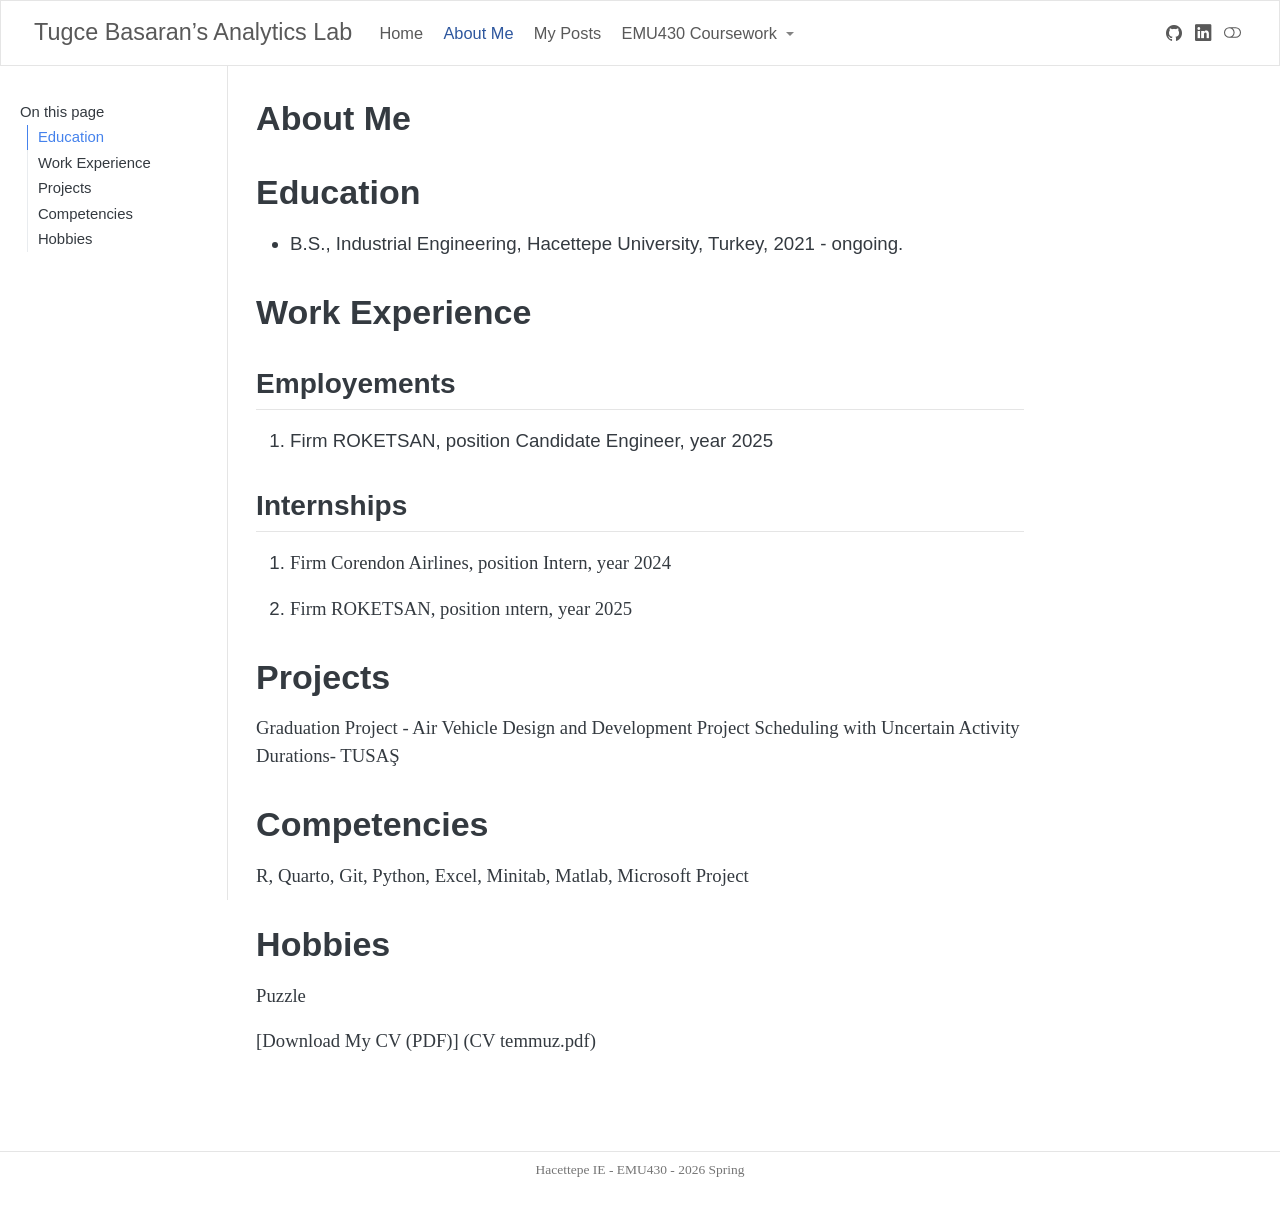
==== commit 08ac9aa4: "deneme again" ====
--- a/docs/about.html
+++ b/docs/about.html
@@ -42,9 +42,9 @@
 <link href="site_libs/quarto-html/quarto-syntax-highlighting-7b89279ff1a6dce999919e0e67d4d9ec.css" rel="stylesheet" class="quarto-color-scheme-extra" id="quarto-text-highlighting-styles">
 <script src="site_libs/bootstrap/bootstrap.min.js"></script>
 <link href="site_libs/bootstrap/bootstrap-icons.css" rel="stylesheet">
-<link href="site_libs/bootstrap/bootstrap-1f4f0a526e33a25f9ede20238f494f88.min.css" rel="stylesheet" append-hash="true" class="quarto-color-scheme" id="quarto-bootstrap" data-mode="light">
-<link href="site_libs/bootstrap/bootstrap-dark-b7d7e4963d0d63b27f52642e5120691d.min.css" rel="stylesheet" append-hash="true" class="quarto-color-scheme quarto-color-alternate" id="quarto-bootstrap" data-mode="dark">
-<link href="site_libs/bootstrap/bootstrap-1f4f0a526e33a25f9ede20238f494f88.min.css" rel="stylesheet" append-hash="true" class="quarto-color-scheme-extra" id="quarto-bootstrap" data-mode="light">
+<link href="site_libs/bootstrap/bootstrap-296aceab264dfddc7b3da470c36348a8.min.css" rel="stylesheet" append-hash="true" class="quarto-color-scheme" id="quarto-bootstrap" data-mode="light">
+<link href="site_libs/bootstrap/bootstrap-dark-2dbf1b2fc8ce96449218ef4ad4770117.min.css" rel="stylesheet" append-hash="true" class="quarto-color-scheme quarto-color-alternate" id="quarto-bootstrap" data-mode="light">
+<link href="site_libs/bootstrap/bootstrap-296aceab264dfddc7b3da470c36348a8.min.css" rel="stylesheet" append-hash="true" class="quarto-color-scheme-extra" id="quarto-bootstrap" data-mode="light">
 <script id="quarto-search-options" type="application/json">{
   "location": "navbar",
   "copy-button": false,
@@ -375,6 +375,7 @@
 <section id="hobbies" class="level1">
 <h1>Hobbies</h1>
 <p>Puzzle</p>
+<p>[Download My CV (PDF)] (CV temmuz.pdf)</p>
 
 
 </section>
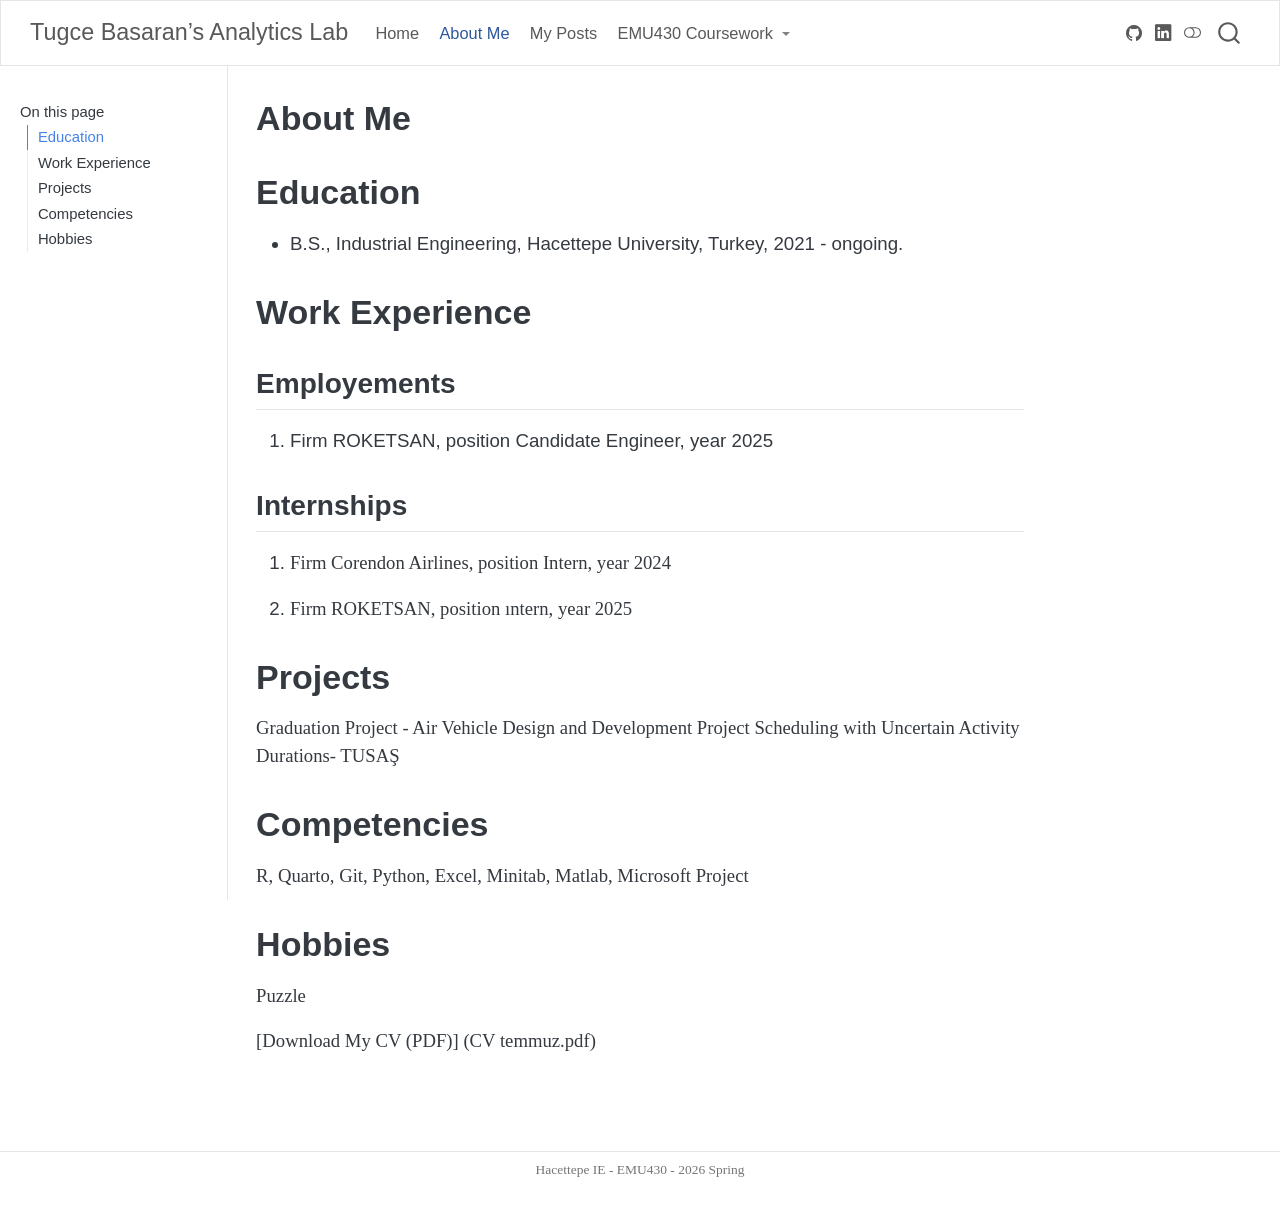
==== commit e202fe47: "try again" ====
--- a/docs/about.html
+++ b/docs/about.html
@@ -2,13 +2,16 @@
 <html xmlns="http://www.w3.org/1999/xhtml" lang="en" xml:lang="en"><head>
 
 <meta charset="utf-8">
-<meta name="generator" content="quarto-1.8.25">
+<meta name="generator" content="quarto-1.9.30">
 
 <meta name="viewport" content="width=device-width, initial-scale=1.0, user-scalable=yes">
 
 
 <title>About Me – Tugce Basaran’s Analytics Lab</title>
 <style>
+/* Default styles provided by pandoc.
+** See https://pandoc.org/MANUAL.html#variables-for-html for config info.
+*/
 code{white-space: pre-wrap;}
 span.smallcaps{font-variant: small-caps;}
 div.columns{display: flex; gap: min(4vw, 1.5em);}
@@ -32,19 +35,18 @@
 <meta name="quarto:offset" content="./">
 <script src="site_libs/quarto-html/quarto.js" type="module"></script>
 <script src="site_libs/quarto-html/tabsets/tabsets.js" type="module"></script>
-<script src="site_libs/quarto-html/axe/axe-check.js" type="module"></script>
 <script src="site_libs/quarto-html/popper.min.js"></script>
 <script src="site_libs/quarto-html/tippy.umd.min.js"></script>
 <script src="site_libs/quarto-html/anchor.min.js"></script>
 <link href="site_libs/quarto-html/tippy.css" rel="stylesheet">
-<link href="site_libs/quarto-html/quarto-syntax-highlighting-7b89279ff1a6dce999919e0e67d4d9ec.css" rel="stylesheet" class="quarto-color-scheme" id="quarto-text-highlighting-styles">
-<link href="site_libs/quarto-html/quarto-syntax-highlighting-dark-707d8167ce6003fca903bfe2be84ab7f.css" rel="stylesheet" class="quarto-color-scheme quarto-color-alternate" id="quarto-text-highlighting-styles">
-<link href="site_libs/quarto-html/quarto-syntax-highlighting-7b89279ff1a6dce999919e0e67d4d9ec.css" rel="stylesheet" class="quarto-color-scheme-extra" id="quarto-text-highlighting-styles">
+<link href="site_libs/quarto-html/quarto-syntax-highlighting-b6a8276bf55561bdbc268162d41bd1f7.css" rel="stylesheet" class="quarto-color-scheme" id="quarto-text-highlighting-styles">
+<link href="site_libs/quarto-html/quarto-syntax-highlighting-dark-a8da12e74b29c2e7b17644f84b91567b.css" rel="stylesheet" class="quarto-color-scheme quarto-color-alternate" id="quarto-text-highlighting-styles">
+<link href="site_libs/quarto-html/quarto-syntax-highlighting-b6a8276bf55561bdbc268162d41bd1f7.css" rel="stylesheet" class="quarto-color-scheme-extra" id="quarto-text-highlighting-styles">
 <script src="site_libs/bootstrap/bootstrap.min.js"></script>
 <link href="site_libs/bootstrap/bootstrap-icons.css" rel="stylesheet">
-<link href="site_libs/bootstrap/bootstrap-296aceab264dfddc7b3da470c36348a8.min.css" rel="stylesheet" append-hash="true" class="quarto-color-scheme" id="quarto-bootstrap" data-mode="light">
-<link href="site_libs/bootstrap/bootstrap-dark-2dbf1b2fc8ce96449218ef4ad4770117.min.css" rel="stylesheet" append-hash="true" class="quarto-color-scheme quarto-color-alternate" id="quarto-bootstrap" data-mode="light">
-<link href="site_libs/bootstrap/bootstrap-296aceab264dfddc7b3da470c36348a8.min.css" rel="stylesheet" append-hash="true" class="quarto-color-scheme-extra" id="quarto-bootstrap" data-mode="light">
+<link href="site_libs/bootstrap/bootstrap-eaa201aa90d5e8fb81e490568d683552.min.css" rel="stylesheet" append-hash="true" class="quarto-color-scheme" id="quarto-bootstrap" data-mode="light">
+<link href="site_libs/bootstrap/bootstrap-dark-cebeea40717184a7311df10cb9b31b3d.min.css" rel="stylesheet" append-hash="true" class="quarto-color-scheme quarto-color-alternate" id="quarto-bootstrap" data-mode="light">
+<link href="site_libs/bootstrap/bootstrap-eaa201aa90d5e8fb81e490568d683552.min.css" rel="stylesheet" append-hash="true" class="quarto-color-scheme-extra" id="quarto-bootstrap" data-mode="light">
 <script id="quarto-search-options" type="application/json">{
   "location": "navbar",
   "copy-button": false,
@@ -246,8 +248,6 @@
     <nav class="navbar navbar-expand-lg " data-bs-theme="dark">
       <div class="navbar-container container-fluid">
       <div class="navbar-brand-container mx-auto">
-    <a href="./index.html" class="navbar-brand navbar-brand-logo">
-    </a>
     <a class="navbar-brand" href="./index.html">
     <span class="navbar-title">Tugce Basaran’s Analytics Lab</span>
     </a>
--- a/docs/site_libs/quarto-html/quarto-syntax-highlighting-b6a8276bf55561bdbc268162d41bd1f7.css
+++ b/docs/site_libs/quarto-html/quarto-syntax-highlighting-b6a8276bf55561bdbc268162d41bd1f7.css
@@ -0,0 +1,236 @@
+/* quarto syntax highlight colors */
+:root {
+  --quarto-hl-ot-color: #003B4F;
+  --quarto-hl-at-color: #657422;
+  --quarto-hl-ss-color: #20794D;
+  --quarto-hl-an-color: #5E5E5E;
+  --quarto-hl-fu-color: #4758AB;
+  --quarto-hl-st-color: #20794D;
+  --quarto-hl-cf-color: #003B4F;
+  --quarto-hl-op-color: #5E5E5E;
+  --quarto-hl-er-color: #AD0000;
+  --quarto-hl-bn-color: #AD0000;
+  --quarto-hl-al-color: #AD0000;
+  --quarto-hl-va-color: #111111;
+  --quarto-hl-bu-color: inherit;
+  --quarto-hl-ex-color: inherit;
+  --quarto-hl-pp-color: #AD0000;
+  --quarto-hl-in-color: #5E5E5E;
+  --quarto-hl-vs-color: #20794D;
+  --quarto-hl-wa-color: #5E5E5E;
+  --quarto-hl-do-color: #5E5E5E;
+  --quarto-hl-im-color: #00769E;
+  --quarto-hl-ch-color: #20794D;
+  --quarto-hl-dt-color: #AD0000;
+  --quarto-hl-fl-color: #AD0000;
+  --quarto-hl-co-color: #5E5E5E;
+  --quarto-hl-cv-color: #5E5E5E;
+  --quarto-hl-cn-color: #8f5902;
+  --quarto-hl-sc-color: #5E5E5E;
+  --quarto-hl-dv-color: #AD0000;
+  --quarto-hl-kw-color: #003B4F;
+}
+
+/* other quarto variables */
+:root {
+  --quarto-font-monospace: SFMono-Regular, Menlo, Monaco, Consolas, "Liberation Mono", "Courier New", monospace;
+}
+
+/* syntax highlight based on Pandoc's rules */
+pre > code.sourceCode > span {
+  color: #003B4F;
+}
+
+code.sourceCode > span {
+  color: #003B4F;
+}
+
+div.sourceCode,
+div.sourceCode pre.sourceCode {
+  color: #003B4F;
+}
+
+/* Normal */
+code span {
+  color: #003B4F;
+}
+
+/* Alert */
+code span.al {
+  color: #AD0000;
+  font-style: inherit;
+}
+
+/* Annotation */
+code span.an {
+  color: #5E5E5E;
+  font-style: inherit;
+}
+
+/* Attribute */
+code span.at {
+  color: #657422;
+  font-style: inherit;
+}
+
+/* BaseN */
+code span.bn {
+  color: #AD0000;
+  font-style: inherit;
+}
+
+/* BuiltIn */
+code span.bu {
+  font-style: inherit;
+}
+
+/* ControlFlow */
+code span.cf {
+  color: #003B4F;
+  font-weight: bold;
+  font-style: inherit;
+}
+
+/* Char */
+code span.ch {
+  color: #20794D;
+  font-style: inherit;
+}
+
+/* Constant */
+code span.cn {
+  color: #8f5902;
+  font-style: inherit;
+}
+
+/* Comment */
+code span.co {
+  color: #5E5E5E;
+  font-style: inherit;
+}
+
+/* CommentVar */
+code span.cv {
+  color: #5E5E5E;
+  font-style: italic;
+}
+
+/* Documentation */
+code span.do {
+  color: #5E5E5E;
+  font-style: italic;
+}
+
+/* DataType */
+code span.dt {
+  color: #AD0000;
+  font-style: inherit;
+}
+
+/* DecVal */
+code span.dv {
+  color: #AD0000;
+  font-style: inherit;
+}
+
+/* Error */
+code span.er {
+  color: #AD0000;
+  font-style: inherit;
+}
+
+/* Extension */
+code span.ex {
+  font-style: inherit;
+}
+
+/* Float */
+code span.fl {
+  color: #AD0000;
+  font-style: inherit;
+}
+
+/* Function */
+code span.fu {
+  color: #4758AB;
+  font-style: inherit;
+}
+
+/* Import */
+code span.im {
+  color: #00769E;
+  font-style: inherit;
+}
+
+/* Information */
+code span.in {
+  color: #5E5E5E;
+  font-style: inherit;
+}
+
+/* Keyword */
+code span.kw {
+  color: #003B4F;
+  font-weight: bold;
+  font-style: inherit;
+}
+
+/* Operator */
+code span.op {
+  color: #5E5E5E;
+  font-style: inherit;
+}
+
+/* Other */
+code span.ot {
+  color: #003B4F;
+  font-style: inherit;
+}
+
+/* Preprocessor */
+code span.pp {
+  color: #AD0000;
+  font-style: inherit;
+}
+
+/* SpecialChar */
+code span.sc {
+  color: #5E5E5E;
+  font-style: inherit;
+}
+
+/* SpecialString */
+code span.ss {
+  color: #20794D;
+  font-style: inherit;
+}
+
+/* String */
+code span.st {
+  color: #20794D;
+  font-style: inherit;
+}
+
+/* Variable */
+code span.va {
+  color: #111111;
+  font-style: inherit;
+}
+
+/* VerbatimString */
+code span.vs {
+  color: #20794D;
+  font-style: inherit;
+}
+
+/* Warning */
+code span.wa {
+  color: #5E5E5E;
+  font-style: italic;
+}
+
+.prevent-inlining {
+  content: "</";
+}
+
+/*# sourceMappingURL=5eae6a9ed249137e627790aed33a8396.css.map */
--- a/docs/site_libs/quarto-html/quarto-syntax-highlighting-dark-a8da12e74b29c2e7b17644f84b91567b.css
+++ b/docs/site_libs/quarto-html/quarto-syntax-highlighting-dark-a8da12e74b29c2e7b17644f84b91567b.css
@@ -0,0 +1,219 @@
+/* quarto syntax highlight colors */
+:root {
+  --quarto-hl-al-color: #f07178;
+  --quarto-hl-an-color: #d4d0ab;
+  --quarto-hl-at-color: #00e0e0;
+  --quarto-hl-bn-color: #d4d0ab;
+  --quarto-hl-bu-color: #abe338;
+  --quarto-hl-ch-color: #abe338;
+  --quarto-hl-co-color: #f8f8f2;
+  --quarto-hl-cv-color: #ffd700;
+  --quarto-hl-cn-color: #ffd700;
+  --quarto-hl-cf-color: #ffa07a;
+  --quarto-hl-dt-color: #ffa07a;
+  --quarto-hl-dv-color: #d4d0ab;
+  --quarto-hl-do-color: #f8f8f2;
+  --quarto-hl-er-color: #f07178;
+  --quarto-hl-ex-color: #00e0e0;
+  --quarto-hl-fl-color: #d4d0ab;
+  --quarto-hl-fu-color: #ffa07a;
+  --quarto-hl-im-color: #abe338;
+  --quarto-hl-in-color: #d4d0ab;
+  --quarto-hl-kw-color: #ffa07a;
+  --quarto-hl-op-color: #ffa07a;
+  --quarto-hl-ot-color: #00e0e0;
+  --quarto-hl-pp-color: #dcc6e0;
+  --quarto-hl-re-color: #00e0e0;
+  --quarto-hl-sc-color: #abe338;
+  --quarto-hl-ss-color: #abe338;
+  --quarto-hl-st-color: #abe338;
+  --quarto-hl-va-color: #00e0e0;
+  --quarto-hl-vs-color: #abe338;
+  --quarto-hl-wa-color: #dcc6e0;
+}
+
+/* other quarto variables */
+:root {
+  --quarto-font-monospace: SFMono-Regular, Menlo, Monaco, Consolas, "Liberation Mono", "Courier New", monospace;
+}
+
+/* syntax highlight based on Pandoc's rules */
+pre > code.sourceCode > span {
+  color: #f8f8f2;
+}
+
+code.sourceCode > span {
+  color: #f8f8f2;
+}
+
+div.sourceCode,
+div.sourceCode pre.sourceCode {
+  color: #f8f8f2;
+}
+
+/* Normal */
+code span {
+  color: #f8f8f2;
+}
+
+/* Alert */
+code span.al {
+  color: #f07178;
+}
+
+/* Annotation */
+code span.an {
+  color: #d4d0ab;
+}
+
+/* Attribute */
+code span.at {
+  color: #00e0e0;
+}
+
+/* BaseN */
+code span.bn {
+  color: #d4d0ab;
+}
+
+/* BuiltIn */
+code span.bu {
+  color: #abe338;
+}
+
+/* ControlFlow */
+code span.cf {
+  font-weight: bold;
+  color: #ffa07a;
+}
+
+/* Char */
+code span.ch {
+  color: #abe338;
+}
+
+/* Constant */
+code span.cn {
+  color: #ffd700;
+}
+
+/* Comment */
+code span.co {
+  font-style: italic;
+  color: #f8f8f2;
+}
+
+/* CommentVar */
+code span.cv {
+  color: #ffd700;
+}
+
+/* Documentation */
+code span.do {
+  color: #f8f8f2;
+}
+
+/* DataType */
+code span.dt {
+  color: #ffa07a;
+}
+
+/* DecVal */
+code span.dv {
+  color: #d4d0ab;
+}
+
+/* Error */
+code span.er {
+  color: #f07178;
+  text-decoration: underline;
+}
+
+/* Extension */
+code span.ex {
+  font-weight: bold;
+  color: #00e0e0;
+}
+
+/* Float */
+code span.fl {
+  color: #d4d0ab;
+}
+
+/* Function */
+code span.fu {
+  color: #ffa07a;
+}
+
+/* Import */
+code span.im {
+  color: #abe338;
+}
+
+/* Information */
+code span.in {
+  color: #d4d0ab;
+}
+
+/* Keyword */
+code span.kw {
+  font-weight: bold;
+  color: #ffa07a;
+}
+
+/* Operator */
+code span.op {
+  color: #ffa07a;
+}
+
+/* Other */
+code span.ot {
+  color: #00e0e0;
+}
+
+/* Preprocessor */
+code span.pp {
+  color: #dcc6e0;
+}
+
+/* RegionMarker */
+code span.re {
+  background-color: #f8f8f2;
+  color: #00e0e0;
+}
+
+/* SpecialChar */
+code span.sc {
+  color: #abe338;
+}
+
+/* SpecialString */
+code span.ss {
+  color: #abe338;
+}
+
+/* String */
+code span.st {
+  color: #abe338;
+}
+
+/* Variable */
+code span.va {
+  color: #00e0e0;
+}
+
+/* VerbatimString */
+code span.vs {
+  color: #abe338;
+}
+
+/* Warning */
+code span.wa {
+  color: #dcc6e0;
+}
+
+.prevent-inlining {
+  content: "</";
+}
+
+/*# sourceMappingURL=f841a2e569336199598ea48cb295f6f3.css.map */
--- a/docs/site_libs/quarto-html/quarto-syntax-highlighting-b6a8276bf55561bdbc268162d41bd1f7.css
+++ b/docs/site_libs/quarto-html/quarto-syntax-highlighting-b6a8276bf55561bdbc268162d41bd1f7.css
@@ -0,0 +1,236 @@
+/* quarto syntax highlight colors */
+:root {
+  --quarto-hl-ot-color: #003B4F;
+  --quarto-hl-at-color: #657422;
+  --quarto-hl-ss-color: #20794D;
+  --quarto-hl-an-color: #5E5E5E;
+  --quarto-hl-fu-color: #4758AB;
+  --quarto-hl-st-color: #20794D;
+  --quarto-hl-cf-color: #003B4F;
+  --quarto-hl-op-color: #5E5E5E;
+  --quarto-hl-er-color: #AD0000;
+  --quarto-hl-bn-color: #AD0000;
+  --quarto-hl-al-color: #AD0000;
+  --quarto-hl-va-color: #111111;
+  --quarto-hl-bu-color: inherit;
+  --quarto-hl-ex-color: inherit;
+  --quarto-hl-pp-color: #AD0000;
+  --quarto-hl-in-color: #5E5E5E;
+  --quarto-hl-vs-color: #20794D;
+  --quarto-hl-wa-color: #5E5E5E;
+  --quarto-hl-do-color: #5E5E5E;
+  --quarto-hl-im-color: #00769E;
+  --quarto-hl-ch-color: #20794D;
+  --quarto-hl-dt-color: #AD0000;
+  --quarto-hl-fl-color: #AD0000;
+  --quarto-hl-co-color: #5E5E5E;
+  --quarto-hl-cv-color: #5E5E5E;
+  --quarto-hl-cn-color: #8f5902;
+  --quarto-hl-sc-color: #5E5E5E;
+  --quarto-hl-dv-color: #AD0000;
+  --quarto-hl-kw-color: #003B4F;
+}
+
+/* other quarto variables */
+:root {
+  --quarto-font-monospace: SFMono-Regular, Menlo, Monaco, Consolas, "Liberation Mono", "Courier New", monospace;
+}
+
+/* syntax highlight based on Pandoc's rules */
+pre > code.sourceCode > span {
+  color: #003B4F;
+}
+
+code.sourceCode > span {
+  color: #003B4F;
+}
+
+div.sourceCode,
+div.sourceCode pre.sourceCode {
+  color: #003B4F;
+}
+
+/* Normal */
+code span {
+  color: #003B4F;
+}
+
+/* Alert */
+code span.al {
+  color: #AD0000;
+  font-style: inherit;
+}
+
+/* Annotation */
+code span.an {
+  color: #5E5E5E;
+  font-style: inherit;
+}
+
+/* Attribute */
+code span.at {
+  color: #657422;
+  font-style: inherit;
+}
+
+/* BaseN */
+code span.bn {
+  color: #AD0000;
+  font-style: inherit;
+}
+
+/* BuiltIn */
+code span.bu {
+  font-style: inherit;
+}
+
+/* ControlFlow */
+code span.cf {
+  color: #003B4F;
+  font-weight: bold;
+  font-style: inherit;
+}
+
+/* Char */
+code span.ch {
+  color: #20794D;
+  font-style: inherit;
+}
+
+/* Constant */
+code span.cn {
+  color: #8f5902;
+  font-style: inherit;
+}
+
+/* Comment */
+code span.co {
+  color: #5E5E5E;
+  font-style: inherit;
+}
+
+/* CommentVar */
+code span.cv {
+  color: #5E5E5E;
+  font-style: italic;
+}
+
+/* Documentation */
+code span.do {
+  color: #5E5E5E;
+  font-style: italic;
+}
+
+/* DataType */
+code span.dt {
+  color: #AD0000;
+  font-style: inherit;
+}
+
+/* DecVal */
+code span.dv {
+  color: #AD0000;
+  font-style: inherit;
+}
+
+/* Error */
+code span.er {
+  color: #AD0000;
+  font-style: inherit;
+}
+
+/* Extension */
+code span.ex {
+  font-style: inherit;
+}
+
+/* Float */
+code span.fl {
+  color: #AD0000;
+  font-style: inherit;
+}
+
+/* Function */
+code span.fu {
+  color: #4758AB;
+  font-style: inherit;
+}
+
+/* Import */
+code span.im {
+  color: #00769E;
+  font-style: inherit;
+}
+
+/* Information */
+code span.in {
+  color: #5E5E5E;
+  font-style: inherit;
+}
+
+/* Keyword */
+code span.kw {
+  color: #003B4F;
+  font-weight: bold;
+  font-style: inherit;
+}
+
+/* Operator */
+code span.op {
+  color: #5E5E5E;
+  font-style: inherit;
+}
+
+/* Other */
+code span.ot {
+  color: #003B4F;
+  font-style: inherit;
+}
+
+/* Preprocessor */
+code span.pp {
+  color: #AD0000;
+  font-style: inherit;
+}
+
+/* SpecialChar */
+code span.sc {
+  color: #5E5E5E;
+  font-style: inherit;
+}
+
+/* SpecialString */
+code span.ss {
+  color: #20794D;
+  font-style: inherit;
+}
+
+/* String */
+code span.st {
+  color: #20794D;
+  font-style: inherit;
+}
+
+/* Variable */
+code span.va {
+  color: #111111;
+  font-style: inherit;
+}
+
+/* VerbatimString */
+code span.vs {
+  color: #20794D;
+  font-style: inherit;
+}
+
+/* Warning */
+code span.wa {
+  color: #5E5E5E;
+  font-style: italic;
+}
+
+.prevent-inlining {
+  content: "</";
+}
+
+/*# sourceMappingURL=5eae6a9ed249137e627790aed33a8396.css.map */
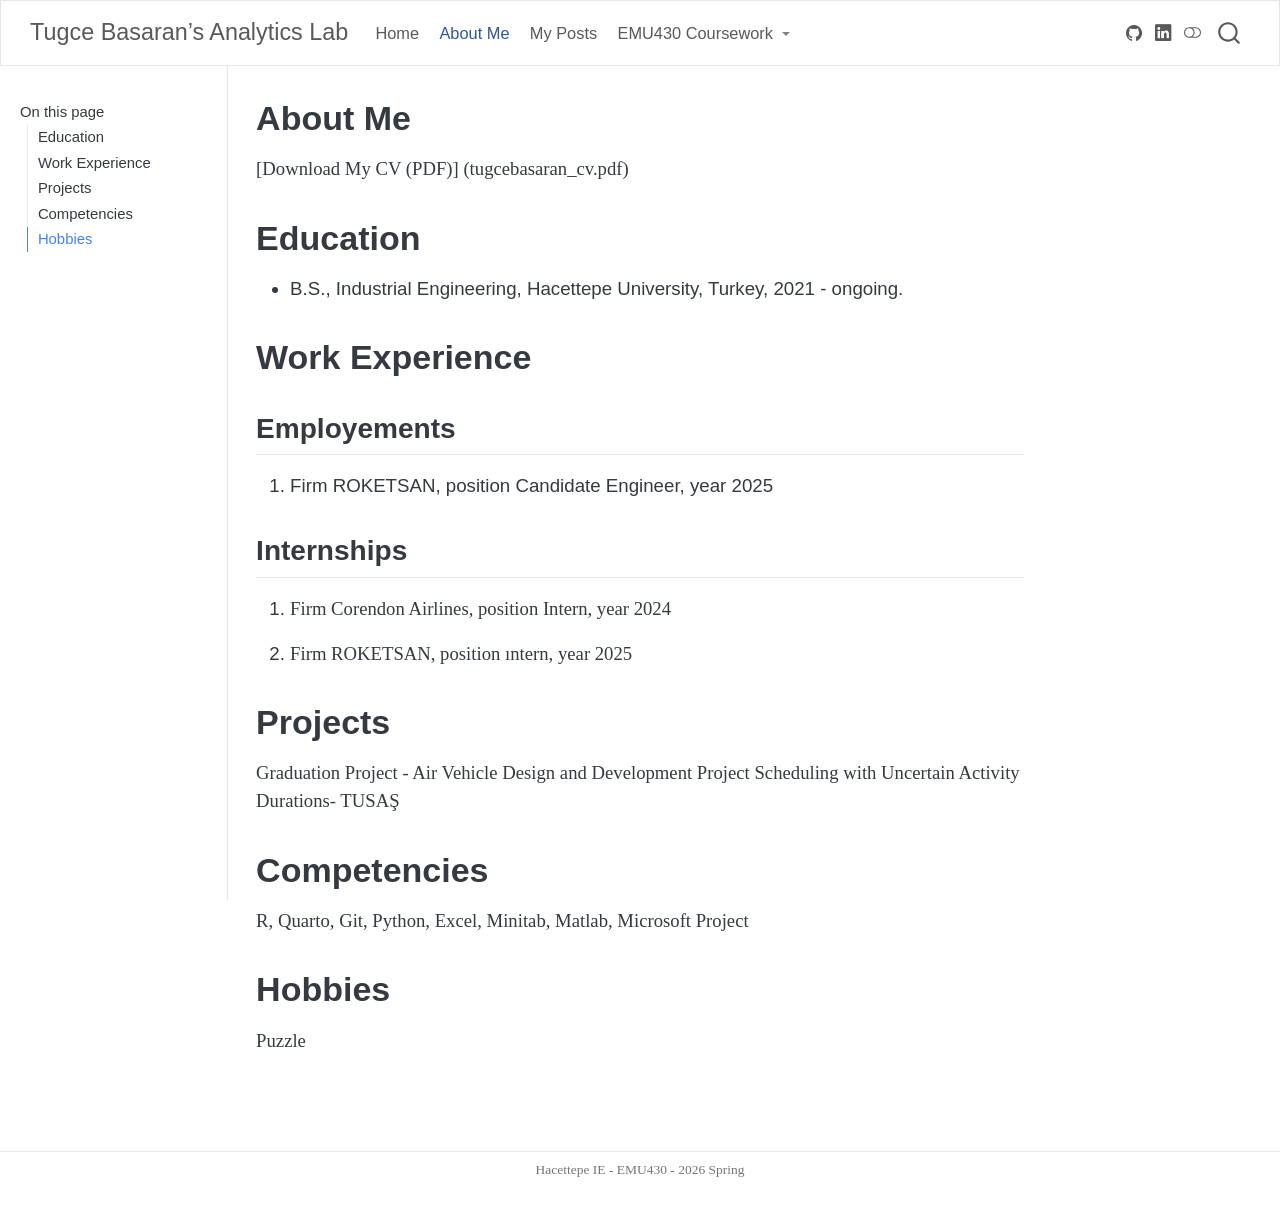
==== commit 12bc1e77: "deneme devam" ====
--- a/docs/about.html
+++ b/docs/about.html
@@ -342,6 +342,7 @@
 </header>
 
 
+<p>[Download My CV (PDF)] (tugcebasaran_cv.pdf)</p>
 <section id="education" class="level1">
 <h1>Education</h1>
 <ul>
@@ -375,7 +376,6 @@
 <section id="hobbies" class="level1">
 <h1>Hobbies</h1>
 <p>Puzzle</p>
-<p>[Download My CV (PDF)] (CV temmuz.pdf)</p>
 
 
 </section>
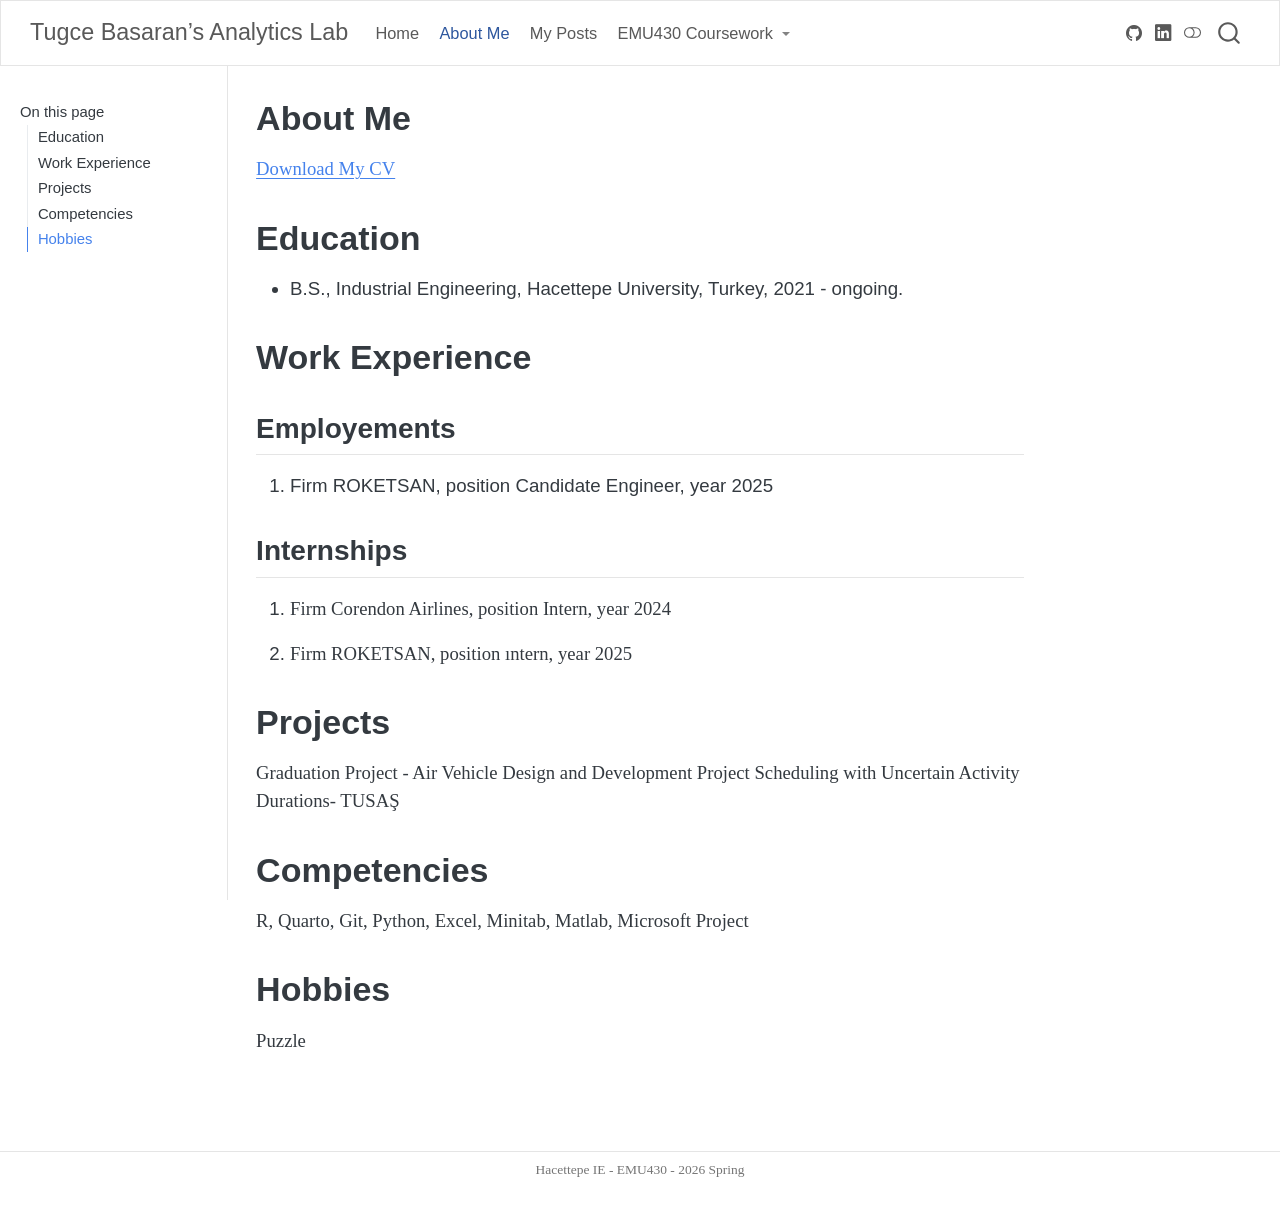
==== commit cb53a00d: "changes happened" ====
--- a/docs/about.html
+++ b/docs/about.html
@@ -342,7 +342,7 @@
 </header>
 
 
-<p>[Download My CV (PDF)] (tugcebasaran_cv.pdf)</p>
+<p><a href="cv.pdf">Download My CV</a></p>
 <section id="education" class="level1">
 <h1>Education</h1>
 <ul>
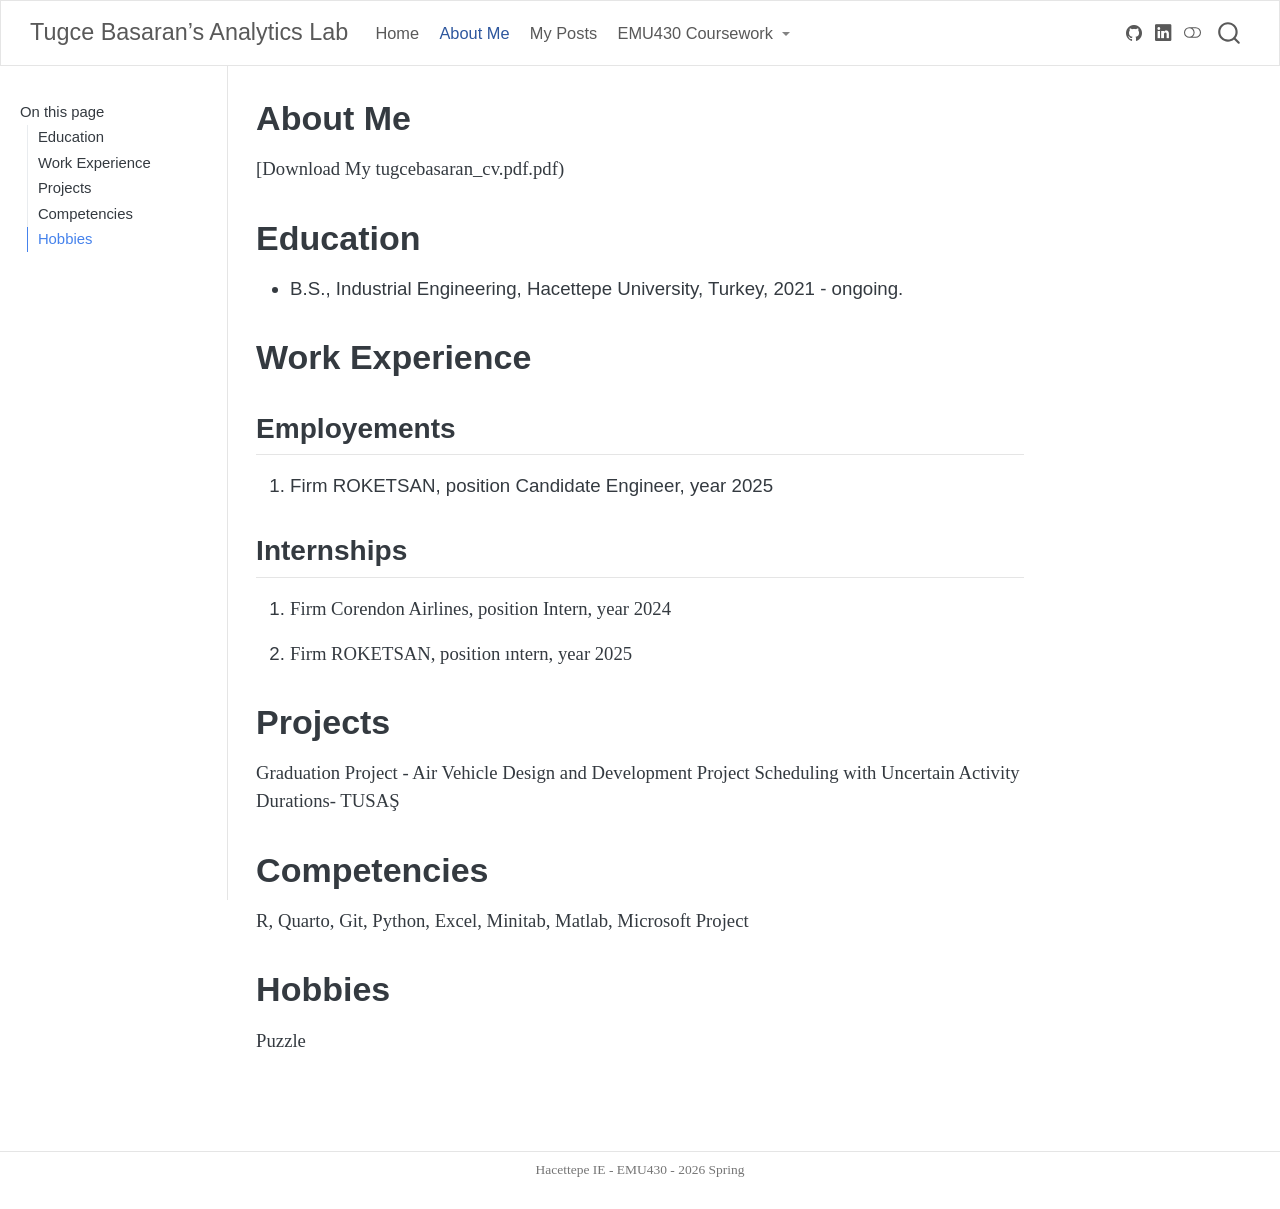
==== commit 6965473e: "düzeltme" ====
--- a/docs/about.html
+++ b/docs/about.html
@@ -342,7 +342,7 @@
 </header>
 
 
-<p><a href="cv.pdf">Download My CV</a></p>
+<p>[Download My tugcebasaran_cv.pdf.pdf)</p>
 <section id="education" class="level1">
 <h1>Education</h1>
 <ul>
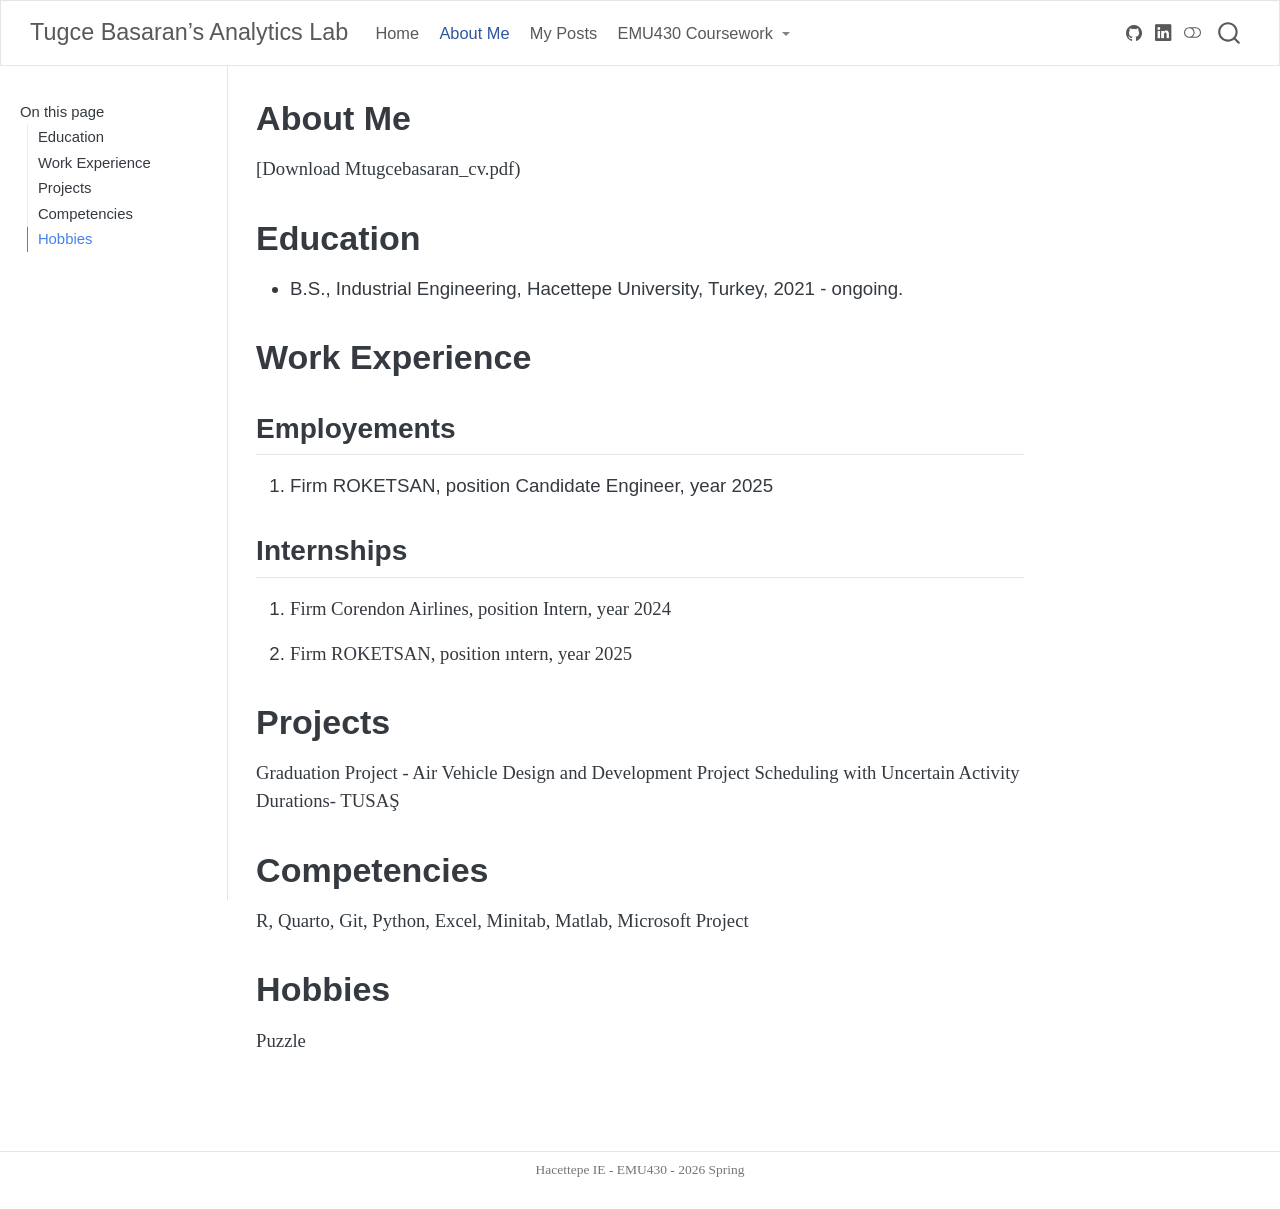
==== commit e5cda5ee: "bu son olsun bu son" ====
--- a/docs/about.html
+++ b/docs/about.html
@@ -342,7 +342,7 @@
 </header>
 
 
-<p>[Download My tugcebasaran_cv.pdf.pdf)</p>
+<p>[Download Mtugcebasaran_cv.pdf)</p>
 <section id="education" class="level1">
 <h1>Education</h1>
 <ul>
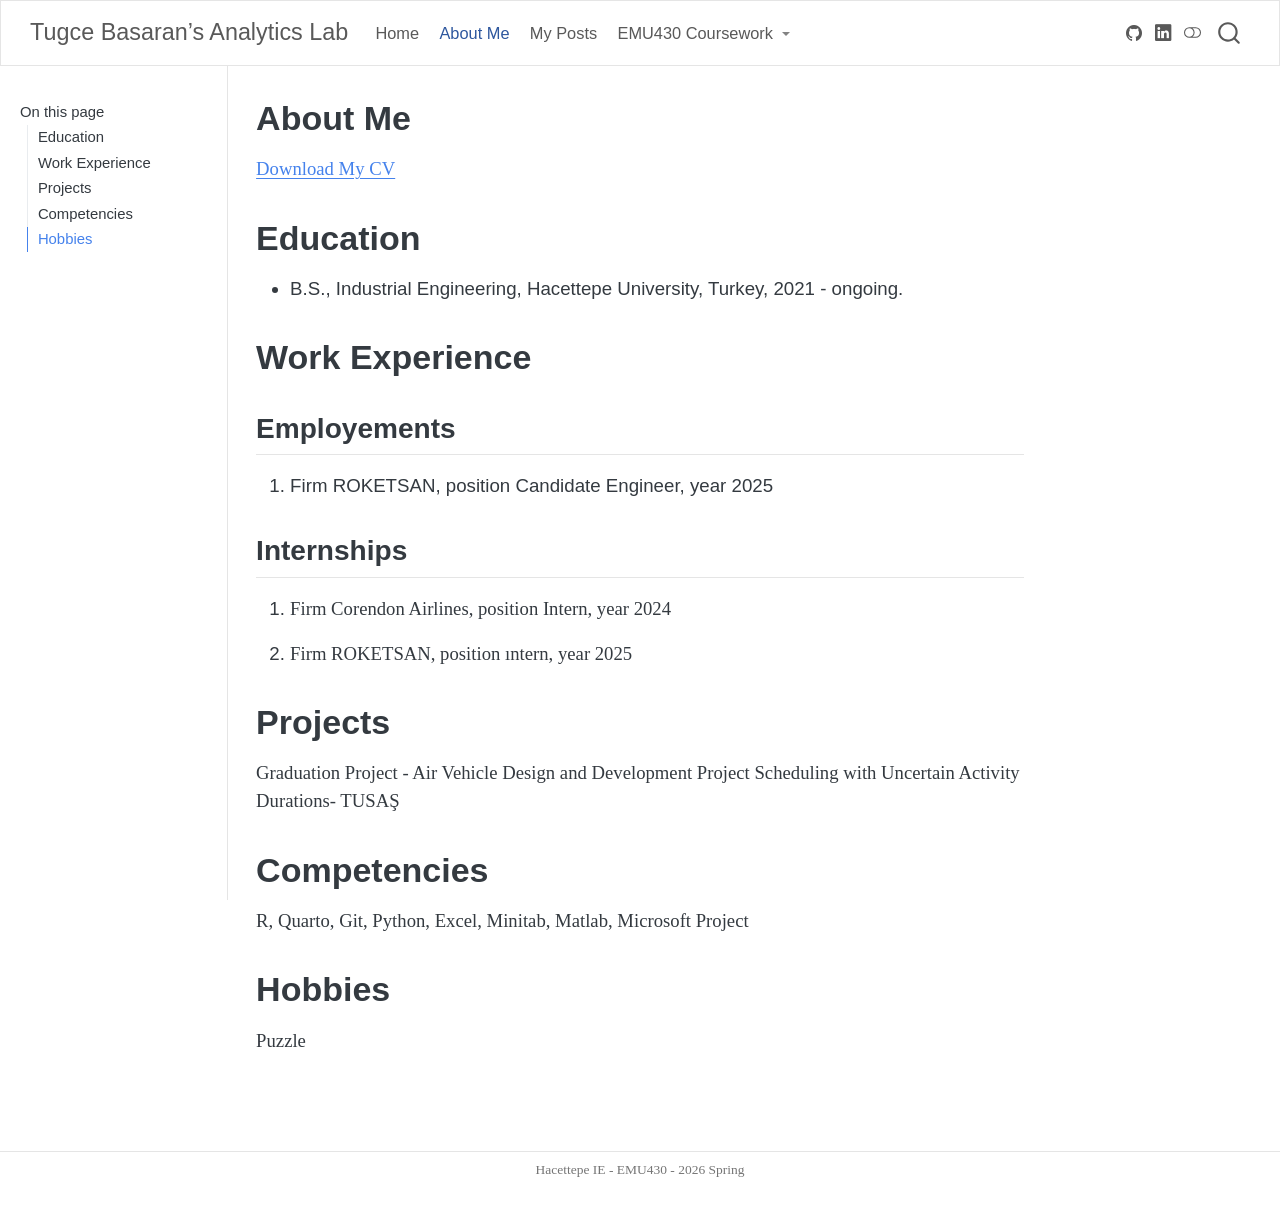
==== commit 1164dfc8: "bitti sayılır" ====
--- a/docs/about.html
+++ b/docs/about.html
@@ -342,7 +342,7 @@
 </header>
 
 
-<p>[Download Mtugcebasaran_cv.pdf)</p>
+<p><a href="tugcebasaran_cv.pdf">Download My CV</a></p>
 <section id="education" class="level1">
 <h1>Education</h1>
 <ul>
